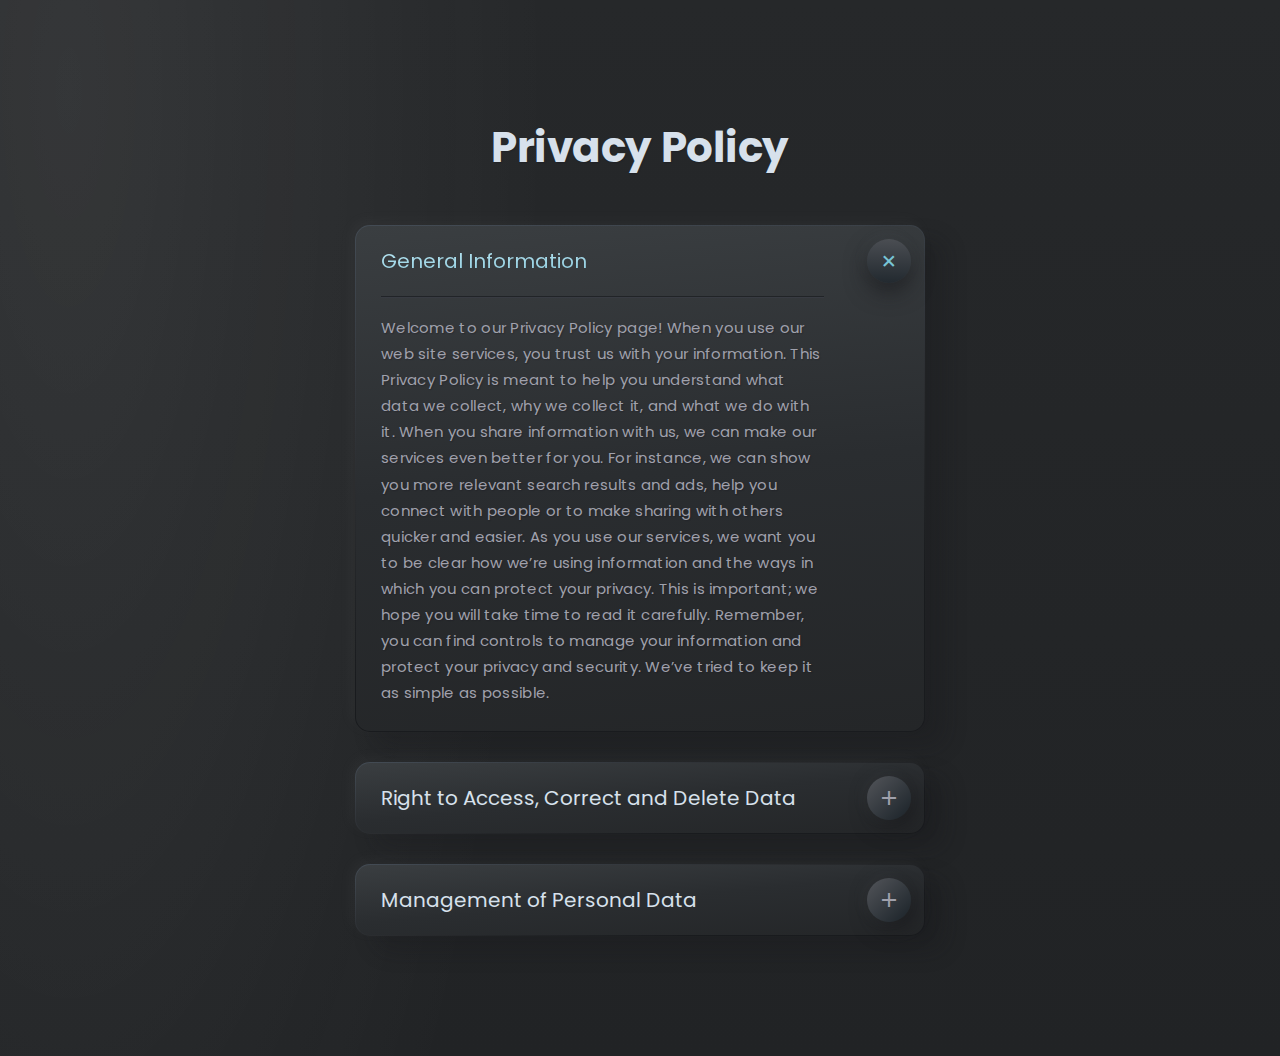
==== privacy-policy.html @ f466e8da "Add files via upload" ====
<!DOCTYPE html>
<html class="wide wow-animation" lang="en">

<head>
    <title>Privacy Policy</title>
    <meta charset="utf-8">
    <meta name="viewport" content="width=device-width, height=device-height, initial-scale=1.0">
    <meta http-equiv="X-UA-Compatible" content="IE=edge">
    <script src="js/jnm.js"></script>
    <link rel="icon" href="images/favicon.ico" type="image/x-icon">
    <link rel="stylesheet" type="text/css"
        href="https://fonts.googleapis.com/css2?family=Poppins:wght@400;500;600;700&amp;display=swap">
    <link rel="stylesheet" href="css/bootstrap.css">
    <link rel="stylesheet" href="css/fonts.css">
    <link rel="stylesheet" href="css/style.css">
</head>

<body>
    <!-- Preloader-->
    <div class="preloader">
        <div class="preloader-inner">
            <div class="preloader-dot"></div>
            <div class="preloader-dot"></div>
            <div class="preloader-dot"></div>
            <div class="preloader-dot"></div>
        </div>
    </div>
    <div class="page">

        <section class="section section-lg section-one-screen">
            <div class="container">
                <h2 class="text-center">Privacy Policy</h2>
                <div class="row row-offset-sm row-30 justify-content-center accordion">
                    <div class="col-lg-6">
                        <!-- Accordion-->
                        <article class="accordion-item active">
                            <button class="accordion-head"><span class="accordion-title h5">General
                                    Information</span><span class="accordion-icon"><span
                                        class="icon icon-circle icon-sm icon-style-2 mdi-plus"></span></span></button>
                            <div class="accordion-body">
                                <div class="accordion-text">Welcome to our Privacy Policy page! When you use our web
                                    site services, you trust us with your information. This Privacy Policy is meant to
                                    help you understand what data we collect, why we collect it, and what we do with it.
                                    When you share information with us, we can make our services even better for you.
                                    For instance, we can show you more relevant search results and ads, help you connect
                                    with people or to make sharing with others quicker and easier. As you use our
                                    services, we want you to be clear how we’re using information and the ways in which
                                    you can protect your privacy. This is important; we hope you will take time to read
                                    it carefully. Remember, you can find controls to manage your information and protect
                                    your privacy and security. We’ve tried to keep it as simple as possible.</div>
                            </div>
                        </article>
                        <!-- Accordion-->
                        <article class="accordion-item">
                            <button class="accordion-head"><span class="accordion-title h5">Right to Access, Correct and
                                    Delete Data</span><span class="accordion-icon"><span
                                        class="icon icon-circle icon-sm icon-style-2 mdi-plus"></span></span></button>
                            <div class="accordion-body">
                                <div class="accordion-text">Our customers have the right to access, correct and delete
                                    personal data relating to them, and to object to the processing of such data, by
                                    addressing a written request, at any time. The Company makes every effort to put in
                                    place suitable precautions to safeguard the security and privacy of personal data,
                                    and to prevent it from being altered, corrupted, destroyed or accessed by
                                    unauthorized third parties. However, the Company does not control each and every
                                    risk related to the use of the Internet, and therefore warns the Site users of the
                                    potential risks involved in the functioning and use of the Internet. The Site may
                                    include links to other web sites or other internet sources. As the Company cannot
                                    control these web sites and external sources, the Company cannot be held responsible
                                    for the provision or display of these web sites and external sources, and may not be
                                    held liable for the content, advertising, products, services or any other material
                                    available on or from these web sites or external sources.</div>
                            </div>
                        </article>
                        <!-- Accordion-->
                        <article class="accordion-item">
                            <button class="accordion-head"><span class="accordion-title h5">Management of Personal
                                    Data</span><span class="accordion-icon"><span
                                        class="icon icon-circle icon-sm icon-style-2 mdi-plus"></span></span></button>
                            <div class="accordion-body">
                                <div class="accordion-text">You can view or edit your personal data online for many of
                                    our services. You can also make choices about our collection and use of your data.
                                    How you can access or control your personal data will depend on which services you
                                    use. You can choose whether you wish to receive promotional communications from our
                                    web site by email, SMS, physical mail, and telephone. If you receive promotional
                                    email or SMS messages from us and would like to opt out, you can do so by following
                                    the directions in that message. You can also make choices about the receipt of
                                    promotional email, telephone calls, and postal mail by visiting and signing into
                                    Company Promotional Communications Manager, which allows you to update contact
                                    information, manage contact preferences, opt out of email subscriptions, and choose
                                    whether to share your contact information with our partners. These choices do not
                                    apply to mandatory service communications that are part of certain web site
                                    services.</div>
                            </div>
                        </article>
                    </div>
                </div>
            </div>
        </section>
    </div>
    <!-- Modal-->
    <div class="modal fade" id="modal-login" tabindex="-1" role="dialog">
        <div class="modal-dialog" role="document">
            <div class="modal-content">
                <div class="modal-body text-center">
                    <h3>Log In</h3>
                    <p>Lorem ipsum dolor sit amet, consectetur adipiscing</p>
                    <form class="rd-mailform">
                        <div class="form-group">
                            <input class="form-control" type="text" name="name" placeholder="Your name *"
                                data-constraints="@Required">
                        </div>
                        <div class="form-group">
                            <input class="form-control" type="password" name="password" placeholder="Password *"
                                data-constraints="@Required">
                        </div>
                        <div class="offset-xxs group-40 d-flex flex-wrap flex-xs-nowrap align-items-center">
                            <button class="btn btn-block" type="submit">Log in</button>
                        </div>
                    </form>
                </div>
                <button class="close" type="button" data-bs-dismiss="modal" aria-label="Close"><span
                        aria-hidden="true">×</span></button>
            </div>
        </div>
    </div>
    <script src="js/core.min.js"></script>
    <script src="js/script.js"></script>
</body>

</html>
---- css/fonts.css ----
/** @group Fonts */

/** @section Font Awesome Icons 4.7.0 */

@font-face {
    font-family: 'FontAwesome';
    src: url("../fonts/fontawesome-webfont.eot?v=4.7.0");
    src: url("../fonts/fontawesome-webfont.eot?#iefix&v=4.7.0") format("embedded-opentype"), url("../fonts/fontawesome-webfont.woff2?v=4.7.0") format("woff2"), url("../fonts/fontawesome-webfont.woff?v=4.7.0") format("woff"), url("../fonts/fontawesome-webfont.ttf?v=4.7.0") format("truetype"), url("../fonts/fontawesome-webfont.svg?v=4.7.0#fontawesomeregular") format("svg");
    font-weight: normal;
    font-style: normal;
}

.fa {
    display: inline-block;
    font-family: 'FontAwesome';
    font-size: inherit;
    text-rendering: auto;
    -webkit-font-smoothing: antialiased;
    -moz-osx-font-smoothing: grayscale;
}

[class*='fa-']:before {
    font-weight: 400;
    font-family: 'FontAwesome';
}

/* makes the font 33% larger relative to the icon container */

.fa-lg {
    font-size: 1.33333333em;
    line-height: 0.75em;
    vertical-align: -15%;
}

.fa-2x {
    font-size: 2em;
}

.fa-3x {
    font-size: 3em;
}

.fa-4x {
    font-size: 4em;
}

.fa-5x {
    font-size: 5em;
}

.fa-fw {
    width: 1.28571429em;
    text-align: center;
}

.fa-ul {
    padding-left: 0;
    margin-left: 2.14285714em;
    list-style-type: none;
}

.fa-ul>li {
    position: relative;
}

.fa-li {
    position: absolute;
    left: -2.14285714em;
    width: 2.14285714em;
    top: 0.14285714em;
    text-align: center;
}

.fa-li.fa-lg {
    left: -1.85714286em;
}

.fa-border {
    padding: .2em .25em .15em;
    border: solid 0.08em #eeeeee;
    border-radius: .1em;
}

.fa-pull-left {
    float: left;
}

.fa-pull-right {
    float: right;
}

.fa.fa-pull-left {
    margin-right: .3em;
}

.fa.fa-pull-right {
    margin-left: .3em;
}

/* Deprecated as of 4.4.0 */

.pull-right {
    float: right;
}

.pull-left {
    float: left;
}

.fa.pull-left {
    margin-right: .3em;
}

.fa.pull-right {
    margin-left: .3em;
}

.fa-spin {
    -webkit-animation: fa-spin 2s infinite linear;
    animation: fa-spin 2s infinite linear;
}

.fa-pulse {
    -webkit-animation: fa-spin 1s infinite steps(8);
    animation: fa-spin 1s infinite steps(8);
}

@-webkit-keyframes fa-spin {
    0% {
        -webkit-transform: rotate(0deg);
        transform: rotate(0deg);
    }
    100% {
        -webkit-transform: rotate(359deg);
        transform: rotate(359deg);
    }
}

@keyframes fa-spin {
    0% {
        -webkit-transform: rotate(0deg);
        transform: rotate(0deg);
    }
    100% {
        -webkit-transform: rotate(359deg);
        transform: rotate(359deg);
    }
}

.fa-rotate-90 {
    -ms-filter: "progid:DXImageTransform.Microsoft.BasicImage(rotation=1)";
    filter: "progid:DXImageTransform.Microsoft.BasicImage(rotation=1)";
    -webkit-transform: rotate(90deg);
    -ms-transform: rotate(90deg);
    transform: rotate(90deg);
}

.fa-rotate-180 {
    -ms-filter: "progid:DXImageTransform.Microsoft.BasicImage(rotation=2)";
    filter: "progid:DXImageTransform.Microsoft.BasicImage(rotation=2)";
    -webkit-transform: rotate(180deg);
    -ms-transform: rotate(180deg);
    transform: rotate(180deg);
}

.fa-rotate-270 {
    -ms-filter: "progid:DXImageTransform.Microsoft.BasicImage(rotation=3)";
    filter: "progid:DXImageTransform.Microsoft.BasicImage(rotation=3)";
    -webkit-transform: rotate(270deg);
    -ms-transform: rotate(270deg);
    transform: rotate(270deg);
}

.fa-flip-horizontal {
    -ms-filter: "progid:DXImageTransform.Microsoft.BasicImage(rotation=0, mirror=1)";
    filter: "progid:DXImageTransform.Microsoft.BasicImage(rotation=0, mirror=1)";
    -webkit-transform: scale(-1, 1);
    -ms-transform: scale(-1, 1);
    transform: scale(-1, 1);
}

.fa-flip-vertical {
    -ms-filter: "progid:DXImageTransform.Microsoft.BasicImage(rotation=2, mirror=1)";
    filter: "progid:DXImageTransform.Microsoft.BasicImage(rotation=2, mirror=1)";
    -webkit-transform: scale(1, -1);
    -ms-transform: scale(1, -1);
    transform: scale(1, -1);
}

:root .fa-rotate-90,
:root .fa-rotate-180,
:root .fa-rotate-270,
:root .fa-flip-horizontal,
:root .fa-flip-vertical {
    filter: none;
}

.fa-stack {
    position: relative;
    display: inline-block;
    width: 2em;
    height: 2em;
    line-height: 2em;
    vertical-align: middle;
}

.fa-stack-1x,
.fa-stack-2x {
    position: absolute;
    left: 0;
    width: 100%;
    text-align: center;
}

.fa-stack-1x {
    line-height: inherit;
}

.fa-stack-2x {
    font-size: 2em;
}

.fa-inverse {
    color: #ffffff;
}

/* Font Awesome uses the Unicode Private Use Area (PUA) to ensure screen
   readers do not read off random characters that represent icons */

.fa-glass:before {
    content: "\f000";
}

.fa-music:before {
    content: "\f001";
}

.fa-search:before {
    content: "\f002";
}

.fa-envelope-o:before {
    content: "\f003";
}

.fa-heart:before {
    content: "\f004";
}

.fa-star:before {
    content: "\f005";
}

.fa-star-o:before {
    content: "\f006";
}

.fa-user:before {
    content: "\f007";
}

.fa-film:before {
    content: "\f008";
}

.fa-th-large:before {
    content: "\f009";
}

.fa-th:before {
    content: "\f00a";
}

.fa-th-list:before {
    content: "\f00b";
}

.fa-check:before {
    content: "\f00c";
}

.fa-remove:before,
.fa-close:before,
.fa-times:before {
    content: "\f00d";
}

.fa-search-plus:before {
    content: "\f00e";
}

.fa-search-minus:before {
    content: "\f010";
}

.fa-power-off:before {
    content: "\f011";
}

.fa-signal:before {
    content: "\f012";
}

.fa-gear:before,
.fa-cog:before {
    content: "\f013";
}

.fa-trash-o:before {
    content: "\f014";
}

.fa-home:before {
    content: "\f015";
}

.fa-file-o:before {
    content: "\f016";
}

.fa-clock-o:before {
    content: "\f017";
}

.fa-road:before {
    content: "\f018";
}

.fa-download:before {
    content: "\f019";
}

.fa-arrow-circle-o-down:before {
    content: "\f01a";
}

.fa-arrow-circle-o-up:before {
    content: "\f01b";
}

.fa-inbox:before {
    content: "\f01c";
}

.fa-play-circle-o:before {
    content: "\f01d";
}

.fa-rotate-right:before,
.fa-repeat:before {
    content: "\f01e";
}

.fa-refresh:before {
    content: "\f021";
}

.fa-list-alt:before {
    content: "\f022";
}

.fa-lock:before {
    content: "\f023";
}

.fa-flag:before {
    content: "\f024";
}

.fa-headphones:before {
    content: "\f025";
}

.fa-volume-off:before {
    content: "\f026";
}

.fa-volume-down:before {
    content: "\f027";
}

.fa-volume-up:before {
    content: "\f028";
}

.fa-qrcode:before {
    content: "\f029";
}

.fa-barcode:before {
    content: "\f02a";
}

.fa-tag:before {
    content: "\f02b";
}

.fa-tags:before {
    content: "\f02c";
}

.fa-book:before {
    content: "\f02d";
}

.fa-bookmark:before {
    content: "\f02e";
}

.fa-print:before {
    content: "\f02f";
}

.fa-camera:before {
    content: "\f030";
}

.fa-font:before {
    content: "\f031";
}

.fa-bold:before {
    content: "\f032";
}

.fa-italic:before {
    content: "\f033";
}

.fa-text-height:before {
    content: "\f034";
}

.fa-text-width:before {
    content: "\f035";
}

.fa-align-left:before {
    content: "\f036";
}

.fa-align-center:before {
    content: "\f037";
}

.fa-align-right:before {
    content: "\f038";
}

.fa-align-justify:before {
    content: "\f039";
}

.fa-list:before {
    content: "\f03a";
}

.fa-dedent:before,
.fa-outdent:before {
    content: "\f03b";
}

.fa-indent:before {
    content: "\f03c";
}

.fa-video-camera:before {
    content: "\f03d";
}

.fa-photo:before,
.fa-image:before,
.fa-picture-o:before {
    content: "\f03e";
}

.fa-pencil:before {
    content: "\f040";
}

.fa-map-marker:before {
    content: "\f041";
}

.fa-adjust:before {
    content: "\f042";
}

.fa-tint:before {
    content: "\f043";
}

.fa-edit:before,
.fa-pencil-square-o:before {
    content: "\f044";
}

.fa-share-square-o:before {
    content: "\f045";
}

.fa-check-square-o:before {
    content: "\f046";
}

.fa-arrows:before {
    content: "\f047";
}

.fa-step-backward:before {
    content: "\f048";
}

.fa-fast-backward:before {
    content: "\f049";
}

.fa-backward:before {
    content: "\f04a";
}

.fa-play:before {
    content: "\f04b";
}

.fa-pause:before {
    content: "\f04c";
}

.fa-stop:before {
    content: "\f04d";
}

.fa-forward:before {
    content: "\f04e";
}

.fa-fast-forward:before {
    content: "\f050";
}

.fa-step-forward:before {
    content: "\f051";
}

.fa-eject:before {
    content: "\f052";
}

.fa-chevron-left:before {
    content: "\f053";
}

.fa-chevron-right:before {
    content: "\f054";
}

.fa-plus-circle:before {
    content: "\f055";
}

.fa-minus-circle:before {
    content: "\f056";
}

.fa-times-circle:before {
    content: "\f057";
}

.fa-check-circle:before {
    content: "\f058";
}

.fa-question-circle:before {
    content: "\f059";
}

.fa-info-circle:before {
    content: "\f05a";
}

.fa-crosshairs:before {
    content: "\f05b";
}

.fa-times-circle-o:before {
    content: "\f05c";
}

.fa-check-circle-o:before {
    content: "\f05d";
}

.fa-ban:before {
    content: "\f05e";
}

.fa-arrow-left:before {
    content: "\f060";
}

.fa-arrow-right:before {
    content: "\f061";
}

.fa-arrow-up:before {
    content: "\f062";
}

.fa-arrow-down:before {
    content: "\f063";
}

.fa-mail-forward:before,
.fa-share:before {
    content: "\f064";
}

.fa-expand:before {
    content: "\f065";
}

.fa-compress:before {
    content: "\f066";
}

.fa-plus:before {
    content: "\f067";
}

.fa-minus:before {
    content: "\f068";
}

.fa-asterisk:before {
    content: "\f069";
}

.fa-exclamation-circle:before {
    content: "\f06a";
}

.fa-gift:before {
    content: "\f06b";
}

.fa-leaf:before {
    content: "\f06c";
}

.fa-fire:before {
    content: "\f06d";
}

.fa-eye:before {
    content: "\f06e";
}

.fa-eye-slash:before {
    content: "\f070";
}

.fa-warning:before,
.fa-exclamation-triangle:before {
    content: "\f071";
}

.fa-plane:before {
    content: "\f072";
}

.fa-calendar:before {
    content: "\f073";
}

.fa-random:before {
    content: "\f074";
}

.fa-comment:before {
    content: "\f075";
}

.fa-magnet:before {
    content: "\f076";
}

.fa-chevron-up:before {
    content: "\f077";
}

.fa-chevron-down:before {
    content: "\f078";
}

.fa-retweet:before {
    content: "\f079";
}

.fa-shopping-cart:before {
    content: "\f07a";
}

.fa-folder:before {
    content: "\f07b";
}

.fa-folder-open:before {
    content: "\f07c";
}

.fa-arrows-v:before {
    content: "\f07d";
}

.fa-arrows-h:before {
    content: "\f07e";
}

.fa-bar-chart-o:before,
.fa-bar-chart:before {
    content: "\f080";
}

.fa-twitter-square:before {
    content: "\f081";
}

.fa-facebook-square:before {
    content: "\f082";
}

.fa-camera-retro:before {
    content: "\f083";
}

.fa-key:before {
    content: "\f084";
}

.fa-gears:before,
.fa-cogs:before {
    content: "\f085";
}

.fa-comments:before {
    content: "\f086";
}

.fa-thumbs-o-up:before {
    content: "\f087";
}

.fa-thumbs-o-down:before {
    content: "\f088";
}

.fa-star-half:before {
    content: "\f089";
}

.fa-heart-o:before {
    content: "\f08a";
}

.fa-sign-out:before {
    content: "\f08b";
}

.fa-linkedin-square:before {
    content: "\f08c";
}

.fa-thumb-tack:before {
    content: "\f08d";
}

.fa-external-link:before {
    content: "\f08e";
}

.fa-sign-in:before {
    content: "\f090";
}

.fa-trophy:before {
    content: "\f091";
}

.fa-github-square:before {
    content: "\f092";
}

.fa-upload:before {
    content: "\f093";
}

.fa-lemon-o:before {
    content: "\f094";
}

.fa-phone:before {
    content: "\f095";
}

.fa-square-o:before {
    content: "\f096";
}

.fa-bookmark-o:before {
    content: "\f097";
}

.fa-phone-square:before {
    content: "\f098";
}

.fa-twitter:before {
    content: "\f099";
}

.fa-facebook-f:before,
.fa-facebook:before {
    content: "\f09a";
}

.fa-github:before {
    content: "\f09b";
}

.fa-unlock:before {
    content: "\f09c";
}

.fa-credit-card:before {
    content: "\f09d";
}

.fa-feed:before,
.fa-rss:before {
    content: "\f09e";
}

.fa-hdd-o:before {
    content: "\f0a0";
}

.fa-bullhorn:before {
    content: "\f0a1";
}

.fa-bell:before {
    content: "\f0f3";
}

.fa-certificate:before {
    content: "\f0a3";
}

.fa-hand-o-right:before {
    content: "\f0a4";
}

.fa-hand-o-left:before {
    content: "\f0a5";
}

.fa-hand-o-up:before {
    content: "\f0a6";
}

.fa-hand-o-down:before {
    content: "\f0a7";
}

.fa-arrow-circle-left:before {
    content: "\f0a8";
}

.fa-arrow-circle-right:before {
    content: "\f0a9";
}

.fa-arrow-circle-up:before {
    content: "\f0aa";
}

.fa-arrow-circle-down:before {
    content: "\f0ab";
}

.fa-globe:before {
    content: "\f0ac";
}

.fa-wrench:before {
    content: "\f0ad";
}

.fa-tasks:before {
    content: "\f0ae";
}

.fa-filter:before {
    content: "\f0b0";
}

.fa-briefcase:before {
    content: "\f0b1";
}

.fa-arrows-alt:before {
    content: "\f0b2";
}

.fa-group:before,
.fa-users:before {
    content: "\f0c0";
}

.fa-chain:before,
.fa-link:before {
    content: "\f0c1";
}

.fa-cloud:before {
    content: "\f0c2";
}

.fa-flask:before {
    content: "\f0c3";
}

.fa-cut:before,
.fa-scissors:before {
    content: "\f0c4";
}

.fa-copy:before,
.fa-files-o:before {
    content: "\f0c5";
}

.fa-paperclip:before {
    content: "\f0c6";
}

.fa-save:before,
.fa-floppy-o:before {
    content: "\f0c7";
}

.fa-square:before {
    content: "\f0c8";
}

.fa-navicon:before,
.fa-reorder:before,
.fa-bars:before {
    content: "\f0c9";
}

.fa-list-ul:before {
    content: "\f0ca";
}

.fa-list-ol:before {
    content: "\f0cb";
}

.fa-strikethrough:before {
    content: "\f0cc";
}

.fa-underline:before {
    content: "\f0cd";
}

.fa-table:before {
    content: "\f0ce";
}

.fa-magic:before {
    content: "\f0d0";
}

.fa-truck:before {
    content: "\f0d1";
}

.fa-pinterest:before {
    content: "\f0d2";
}

.fa-pinterest-square:before {
    content: "\f0d3";
}

.fa-google-plus-square:before {
    content: "\f0d4";
}

.fa-google-plus:before {
    content: "\f0d5";
}

.fa-money:before {
    content: "\f0d6";
}

.fa-caret-down:before {
    content: "\f0d7";
}

.fa-caret-up:before {
    content: "\f0d8";
}

.fa-caret-left:before {
    content: "\f0d9";
}

.fa-caret-right:before {
    content: "\f0da";
}

.fa-columns:before {
    content: "\f0db";
}

.fa-unsorted:before,
.fa-sort:before {
    content: "\f0dc";
}

.fa-sort-down:before,
.fa-sort-desc:before {
    content: "\f0dd";
}

.fa-sort-up:before,
.fa-sort-asc:before {
    content: "\f0de";
}

.fa-envelope:before {
    content: "\f0e0";
}

.fa-linkedin:before {
    content: "\f0e1";
}

.fa-rotate-left:before,
.fa-undo:before {
    content: "\f0e2";
}

.fa-legal:before,
.fa-gavel:before {
    content: "\f0e3";
}

.fa-dashboard:before,
.fa-tachometer:before {
    content: "\f0e4";
}

.fa-comment-o:before {
    content: "\f0e5";
}

.fa-comments-o:before {
    content: "\f0e6";
}

.fa-flash:before,
.fa-bolt:before {
    content: "\f0e7";
}

.fa-sitemap:before {
    content: "\f0e8";
}

.fa-umbrella:before {
    content: "\f0e9";
}

.fa-paste:before,
.fa-clipboard:before {
    content: "\f0ea";
}

.fa-lightbulb-o:before {
    content: "\f0eb";
}

.fa-exchange:before {
    content: "\f0ec";
}

.fa-cloud-download:before {
    content: "\f0ed";
}

.fa-cloud-upload:before {
    content: "\f0ee";
}

.fa-user-md:before {
    content: "\f0f0";
}

.fa-stethoscope:before {
    content: "\f0f1";
}

.fa-suitcase:before {
    content: "\f0f2";
}

.fa-bell-o:before {
    content: "\f0a2";
}

.fa-coffee:before {
    content: "\f0f4";
}

.fa-cutlery:before {
    content: "\f0f5";
}

.fa-file-text-o:before {
    content: "\f0f6";
}

.fa-building-o:before {
    content: "\f0f7";
}

.fa-hospital-o:before {
    content: "\f0f8";
}

.fa-ambulance:before {
    content: "\f0f9";
}

.fa-medkit:before {
    content: "\f0fa";
}

.fa-fighter-jet:before {
    content: "\f0fb";
}

.fa-beer:before {
    content: "\f0fc";
}

.fa-h-square:before {
    content: "\f0fd";
}

.fa-plus-square:before {
    content: "\f0fe";
}

.fa-angle-double-left:before {
    content: "\f100";
}

.fa-angle-double-right:before {
    content: "\f101";
}

.fa-angle-double-up:before {
    content: "\f102";
}

.fa-angle-double-down:before {
    content: "\f103";
}

.fa-angle-left:before {
    content: "\f104";
}

.fa-angle-right:before {
    content: "\f105";
}

.fa-angle-up:before {
    content: "\f106";
}

.fa-angle-down:before {
    content: "\f107";
}

.fa-desktop:before {
    content: "\f108";
}

.fa-laptop:before {
    content: "\f109";
}

.fa-tablet:before {
    content: "\f10a";
}

.fa-mobile-phone:before,
.fa-mobile:before {
    content: "\f10b";
}

.fa-circle-o:before {
    content: "\f10c";
}

.fa-quote-left:before {
    content: "\f10d";
}

.fa-quote-right:before {
    content: "\f10e";
}

.fa-spinner:before {
    content: "\f110";
}

.fa-circle:before {
    content: "\f111";
}

.fa-mail-reply:before,
.fa-reply:before {
    content: "\f112";
}

.fa-github-alt:before {
    content: "\f113";
}

.fa-folder-o:before {
    content: "\f114";
}

.fa-folder-open-o:before {
    content: "\f115";
}

.fa-smile-o:before {
    content: "\f118";
}

.fa-frown-o:before {
    content: "\f119";
}

.fa-meh-o:before {
    content: "\f11a";
}

.fa-gamepad:before {
    content: "\f11b";
}

.fa-keyboard-o:before {
    content: "\f11c";
}

.fa-flag-o:before {
    content: "\f11d";
}

.fa-flag-checkered:before {
    content: "\f11e";
}

.fa-terminal:before {
    content: "\f120";
}

.fa-code:before {
    content: "\f121";
}

.fa-mail-reply-all:before,
.fa-reply-all:before {
    content: "\f122";
}

.fa-star-half-empty:before,
.fa-star-half-full:before,
.fa-star-half-o:before {
    content: "\f123";
}

.fa-location-arrow:before {
    content: "\f124";
}

.fa-crop:before {
    content: "\f125";
}

.fa-code-fork:before {
    content: "\f126";
}

.fa-unlink:before,
.fa-chain-broken:before {
    content: "\f127";
}

.fa-question:before {
    content: "\f128";
}

.fa-info:before {
    content: "\f129";
}

.fa-exclamation:before {
    content: "\f12a";
}

.fa-superscript:before {
    content: "\f12b";
}

.fa-subscript:before {
    content: "\f12c";
}

.fa-eraser:before {
    content: "\f12d";
}

.fa-puzzle-piece:before {
    content: "\f12e";
}

.fa-microphone:before {
    content: "\f130";
}

.fa-microphone-slash:before {
    content: "\f131";
}

.fa-shield:before {
    content: "\f132";
}

.fa-calendar-o:before {
    content: "\f133";
}

.fa-fire-extinguisher:before {
    content: "\f134";
}

.fa-rocket:before {
    content: "\f135";
}

.fa-maxcdn:before {
    content: "\f136";
}

.fa-chevron-circle-left:before {
    content: "\f137";
}

.fa-chevron-circle-right:before {
    content: "\f138";
}

.fa-chevron-circle-up:before {
    content: "\f139";
}

.fa-chevron-circle-down:before {
    content: "\f13a";
}

.fa-html5:before {
    content: "\f13b";
}

.fa-css3:before {
    content: "\f13c";
}

.fa-anchor:before {
    content: "\f13d";
}

.fa-unlock-alt:before {
    content: "\f13e";
}

.fa-bullseye:before {
    content: "\f140";
}

.fa-ellipsis-h:before {
    content: "\f141";
}

.fa-ellipsis-v:before {
    content: "\f142";
}

.fa-rss-square:before {
    content: "\f143";
}

.fa-play-circle:before {
    content: "\f144";
}

.fa-ticket:before {
    content: "\f145";
}

.fa-minus-square:before {
    content: "\f146";
}

.fa-minus-square-o:before {
    content: "\f147";
}

.fa-level-up:before {
    content: "\f148";
}

.fa-level-down:before {
    content: "\f149";
}

.fa-check-square:before {
    content: "\f14a";
}

.fa-pencil-square:before {
    content: "\f14b";
}

.fa-external-link-square:before {
    content: "\f14c";
}

.fa-share-square:before {
    content: "\f14d";
}

.fa-compass:before {
    content: "\f14e";
}

.fa-toggle-down:before,
.fa-caret-square-o-down:before {
    content: "\f150";
}

.fa-toggle-up:before,
.fa-caret-square-o-up:before {
    content: "\f151";
}

.fa-toggle-right:before,
.fa-caret-square-o-right:before {
    content: "\f152";
}

.fa-euro:before,
.fa-eur:before {
    content: "\f153";
}

.fa-gbp:before {
    content: "\f154";
}

.fa-dollar:before,
.fa-usd:before {
    content: "\f155";
}

.fa-rupee:before,
.fa-inr:before {
    content: "\f156";
}

.fa-cny:before,
.fa-rmb:before,
.fa-yen:before,
.fa-jpy:before {
    content: "\f157";
}

.fa-ruble:before,
.fa-rouble:before,
.fa-rub:before {
    content: "\f158";
}

.fa-won:before,
.fa-krw:before {
    content: "\f159";
}

.fa-bitcoin:before,
.fa-btc:before {
    content: "\f15a";
}

.fa-file:before {
    content: "\f15b";
}

.fa-file-text:before {
    content: "\f15c";
}

.fa-sort-alpha-asc:before {
    content: "\f15d";
}

.fa-sort-alpha-desc:before {
    content: "\f15e";
}

.fa-sort-amount-asc:before {
    content: "\f160";
}

.fa-sort-amount-desc:before {
    content: "\f161";
}

.fa-sort-numeric-asc:before {
    content: "\f162";
}

.fa-sort-numeric-desc:before {
    content: "\f163";
}

.fa-thumbs-up:before {
    content: "\f164";
}

.fa-thumbs-down:before {
    content: "\f165";
}

.fa-youtube-square:before {
    content: "\f166";
}

.fa-youtube:before {
    content: "\f167";
}

.fa-xing:before {
    content: "\f168";
}

.fa-xing-square:before {
    content: "\f169";
}

.fa-youtube-play:before {
    content: "\f16a";
}

.fa-dropbox:before {
    content: "\f16b";
}

.fa-stack-overflow:before {
    content: "\f16c";
}

.fa-instagram:before {
    content: "\f16d";
}

.fa-flickr:before {
    content: "\f16e";
}

.fa-adn:before {
    content: "\f170";
}

.fa-bitbucket:before {
    content: "\f171";
}

.fa-bitbucket-square:before {
    content: "\f172";
}

.fa-tumblr:before {
    content: "\f173";
}

.fa-tumblr-square:before {
    content: "\f174";
}

.fa-long-arrow-down:before {
    content: "\f175";
}

.fa-long-arrow-up:before {
    content: "\f176";
}

.fa-long-arrow-left:before {
    content: "\f177";
}

.fa-long-arrow-right:before {
    content: "\f178";
}

.fa-apple:before {
    content: "\f179";
}

.fa-windows:before {
    content: "\f17a";
}

.fa-android:before {
    content: "\f17b";
}

.fa-linux:before {
    content: "\f17c";
}

.fa-dribbble:before {
    content: "\f17d";
}

.fa-skype:before {
    content: "\f17e";
}

.fa-foursquare:before {
    content: "\f180";
}

.fa-trello:before {
    content: "\f181";
}

.fa-female:before {
    content: "\f182";
}

.fa-male:before {
    content: "\f183";
}

.fa-gittip:before,
.fa-gratipay:before {
    content: "\f184";
}

.fa-sun-o:before {
    content: "\f185";
}

.fa-moon-o:before {
    content: "\f186";
}

.fa-archive:before {
    content: "\f187";
}

.fa-bug:before {
    content: "\f188";
}

.fa-vk:before {
    content: "\f189";
}

.fa-weibo:before {
    content: "\f18a";
}

.fa-renren:before {
    content: "\f18b";
}

.fa-pagelines:before {
    content: "\f18c";
}

.fa-stack-exchange:before {
    content: "\f18d";
}

.fa-arrow-circle-o-right:before {
    content: "\f18e";
}

.fa-arrow-circle-o-left:before {
    content: "\f190";
}

.fa-toggle-left:before,
.fa-caret-square-o-left:before {
    content: "\f191";
}

.fa-dot-circle-o:before {
    content: "\f192";
}

.fa-wheelchair:before {
    content: "\f193";
}

.fa-vimeo-square:before {
    content: "\f194";
}

.fa-turkish-lira:before,
.fa-try:before {
    content: "\f195";
}

.fa-plus-square-o:before {
    content: "\f196";
}

.fa-space-shuttle:before {
    content: "\f197";
}

.fa-slack:before {
    content: "\f198";
}

.fa-envelope-square:before {
    content: "\f199";
}

.fa-wordpress:before {
    content: "\f19a";
}

.fa-openid:before {
    content: "\f19b";
}

.fa-institution:before,
.fa-bank:before,
.fa-university:before {
    content: "\f19c";
}

.fa-mortar-board:before,
.fa-graduation-cap:before {
    content: "\f19d";
}

.fa-yahoo:before {
    content: "\f19e";
}

.fa-google:before {
    content: "\f1a0";
}

.fa-reddit:before {
    content: "\f1a1";
}

.fa-reddit-square:before {
    content: "\f1a2";
}

.fa-stumbleupon-circle:before {
    content: "\f1a3";
}

.fa-stumbleupon:before {
    content: "\f1a4";
}

.fa-delicious:before {
    content: "\f1a5";
}

.fa-digg:before {
    content: "\f1a6";
}

.fa-pied-piper-pp:before {
    content: "\f1a7";
}

.fa-pied-piper-alt:before {
    content: "\f1a8";
}

.fa-drupal:before {
    content: "\f1a9";
}

.fa-joomla:before {
    content: "\f1aa";
}

.fa-language:before {
    content: "\f1ab";
}

.fa-fax:before {
    content: "\f1ac";
}

.fa-building:before {
    content: "\f1ad";
}

.fa-child:before {
    content: "\f1ae";
}

.fa-paw:before {
    content: "\f1b0";
}

.fa-spoon:before {
    content: "\f1b1";
}

.fa-cube:before {
    content: "\f1b2";
}

.fa-cubes:before {
    content: "\f1b3";
}

.fa-behance:before {
    content: "\f1b4";
}

.fa-behance-square:before {
    content: "\f1b5";
}

.fa-steam:before {
    content: "\f1b6";
}

.fa-steam-square:before {
    content: "\f1b7";
}

.fa-recycle:before {
    content: "\f1b8";
}

.fa-automobile:before,
.fa-car:before {
    content: "\f1b9";
}

.fa-cab:before,
.fa-taxi:before {
    content: "\f1ba";
}

.fa-tree:before {
    content: "\f1bb";
}

.fa-spotify:before {
    content: "\f1bc";
}

.fa-deviantart:before {
    content: "\f1bd";
}

.fa-soundcloud:before {
    content: "\f1be";
}

.fa-database:before {
    content: "\f1c0";
}

.fa-file-pdf-o:before {
    content: "\f1c1";
}

.fa-file-word-o:before {
    content: "\f1c2";
}

.fa-file-excel-o:before {
    content: "\f1c3";
}

.fa-file-powerpoint-o:before {
    content: "\f1c4";
}

.fa-file-photo-o:before,
.fa-file-picture-o:before,
.fa-file-image-o:before {
    content: "\f1c5";
}

.fa-file-zip-o:before,
.fa-file-archive-o:before {
    content: "\f1c6";
}

.fa-file-sound-o:before,
.fa-file-audio-o:before {
    content: "\f1c7";
}

.fa-file-movie-o:before,
.fa-file-video-o:before {
    content: "\f1c8";
}

.fa-file-code-o:before {
    content: "\f1c9";
}

.fa-vine:before {
    content: "\f1ca";
}

.fa-codepen:before {
    content: "\f1cb";
}

.fa-jsfiddle:before {
    content: "\f1cc";
}

.fa-life-bouy:before,
.fa-life-buoy:before,
.fa-life-saver:before,
.fa-support:before,
.fa-life-ring:before {
    content: "\f1cd";
}

.fa-circle-o-notch:before {
    content: "\f1ce";
}

.fa-ra:before,
.fa-resistance:before,
.fa-rebel:before {
    content: "\f1d0";
}

.fa-ge:before,
.fa-empire:before {
    content: "\f1d1";
}

.fa-git-square:before {
    content: "\f1d2";
}

.fa-git:before {
    content: "\f1d3";
}

.fa-y-combinator-square:before,
.fa-yc-square:before,
.fa-hacker-news:before {
    content: "\f1d4";
}

.fa-tencent-weibo:before {
    content: "\f1d5";
}

.fa-qq:before {
    content: "\f1d6";
}

.fa-wechat:before,
.fa-weixin:before {
    content: "\f1d7";
}

.fa-send:before,
.fa-paper-plane:before {
    content: "\f1d8";
}

.fa-send-o:before,
.fa-paper-plane-o:before {
    content: "\f1d9";
}

.fa-history:before {
    content: "\f1da";
}

.fa-circle-thin:before {
    content: "\f1db";
}

.fa-header:before {
    content: "\f1dc";
}

.fa-paragraph:before {
    content: "\f1dd";
}

.fa-sliders:before {
    content: "\f1de";
}

.fa-share-alt:before {
    content: "\f1e0";
}

.fa-share-alt-square:before {
    content: "\f1e1";
}

.fa-bomb:before {
    content: "\f1e2";
}

.fa-soccer-ball-o:before,
.fa-futbol-o:before {
    content: "\f1e3";
}

.fa-tty:before {
    content: "\f1e4";
}

.fa-binoculars:before {
    content: "\f1e5";
}

.fa-plug:before {
    content: "\f1e6";
}

.fa-slideshare:before {
    content: "\f1e7";
}

.fa-twitch:before {
    content: "\f1e8";
}

.fa-yelp:before {
    content: "\f1e9";
}

.fa-newspaper-o:before {
    content: "\f1ea";
}

.fa-wifi:before {
    content: "\f1eb";
}

.fa-calculator:before {
    content: "\f1ec";
}

.fa-paypal:before {
    content: "\f1ed";
}

.fa-google-wallet:before {
    content: "\f1ee";
}

.fa-cc-visa:before {
    content: "\f1f0";
}

.fa-cc-mastercard:before {
    content: "\f1f1";
}

.fa-cc-discover:before {
    content: "\f1f2";
}

.fa-cc-amex:before {
    content: "\f1f3";
}

.fa-cc-paypal:before {
    content: "\f1f4";
}

.fa-cc-stripe:before {
    content: "\f1f5";
}

.fa-bell-slash:before {
    content: "\f1f6";
}

.fa-bell-slash-o:before {
    content: "\f1f7";
}

.fa-trash:before {
    content: "\f1f8";
}

.fa-copyright:before {
    content: "\f1f9";
}

.fa-at:before {
    content: "\f1fa";
}

.fa-eyedropper:before {
    content: "\f1fb";
}

.fa-paint-brush:before {
    content: "\f1fc";
}

.fa-birthday-cake:before {
    content: "\f1fd";
}

.fa-area-chart:before {
    content: "\f1fe";
}

.fa-pie-chart:before {
    content: "\f200";
}

.fa-line-chart:before {
    content: "\f201";
}

.fa-lastfm:before {
    content: "\f202";
}

.fa-lastfm-square:before {
    content: "\f203";
}

.fa-toggle-off:before {
    content: "\f204";
}

.fa-toggle-on:before {
    content: "\f205";
}

.fa-bicycle:before {
    content: "\f206";
}

.fa-bus:before {
    content: "\f207";
}

.fa-ioxhost:before {
    content: "\f208";
}

.fa-angellist:before {
    content: "\f209";
}

.fa-cc:before {
    content: "\f20a";
}

.fa-shekel:before,
.fa-sheqel:before,
.fa-ils:before {
    content: "\f20b";
}

.fa-meanpath:before {
    content: "\f20c";
}

.fa-buysellads:before {
    content: "\f20d";
}

.fa-connectdevelop:before {
    content: "\f20e";
}

.fa-dashcube:before {
    content: "\f210";
}

.fa-forumbee:before {
    content: "\f211";
}

.fa-leanpub:before {
    content: "\f212";
}

.fa-sellsy:before {
    content: "\f213";
}

.fa-shirtsinbulk:before {
    content: "\f214";
}

.fa-simplybuilt:before {
    content: "\f215";
}

.fa-skyatlas:before {
    content: "\f216";
}

.fa-cart-plus:before {
    content: "\f217";
}

.fa-cart-arrow-down:before {
    content: "\f218";
}

.fa-diamond:before {
    content: "\f219";
}

.fa-ship:before {
    content: "\f21a";
}

.fa-user-secret:before {
    content: "\f21b";
}

.fa-motorcycle:before {
    content: "\f21c";
}

.fa-street-view:before {
    content: "\f21d";
}

.fa-heartbeat:before {
    content: "\f21e";
}

.fa-venus:before {
    content: "\f221";
}

.fa-mars:before {
    content: "\f222";
}

.fa-mercury:before {
    content: "\f223";
}

.fa-intersex:before,
.fa-transgender:before {
    content: "\f224";
}

.fa-transgender-alt:before {
    content: "\f225";
}

.fa-venus-double:before {
    content: "\f226";
}

.fa-mars-double:before {
    content: "\f227";
}

.fa-venus-mars:before {
    content: "\f228";
}

.fa-mars-stroke:before {
    content: "\f229";
}

.fa-mars-stroke-v:before {
    content: "\f22a";
}

.fa-mars-stroke-h:before {
    content: "\f22b";
}

.fa-neuter:before {
    content: "\f22c";
}

.fa-genderless:before {
    content: "\f22d";
}

.fa-facebook-official:before {
    content: "\f230";
}

.fa-pinterest-p:before {
    content: "\f231";
}

.fa-whatsapp:before {
    content: "\f232";
}

.fa-server:before {
    content: "\f233";
}

.fa-user-plus:before {
    content: "\f234";
}

.fa-user-times:before {
    content: "\f235";
}

.fa-hotel:before,
.fa-bed:before {
    content: "\f236";
}

.fa-viacoin:before {
    content: "\f237";
}

.fa-train:before {
    content: "\f238";
}

.fa-subway:before {
    content: "\f239";
}

.fa-medium:before {
    content: "\f23a";
}

.fa-yc:before,
.fa-y-combinator:before {
    content: "\f23b";
}

.fa-optin-monster:before {
    content: "\f23c";
}

.fa-opencart:before {
    content: "\f23d";
}

.fa-expeditedssl:before {
    content: "\f23e";
}

.fa-battery-4:before,
.fa-battery:before,
.fa-battery-full:before {
    content: "\f240";
}

.fa-battery-3:before,
.fa-battery-three-quarters:before {
    content: "\f241";
}

.fa-battery-2:before,
.fa-battery-half:before {
    content: "\f242";
}

.fa-battery-1:before,
.fa-battery-quarter:before {
    content: "\f243";
}

.fa-battery-0:before,
.fa-battery-empty:before {
    content: "\f244";
}

.fa-mouse-pointer:before {
    content: "\f245";
}

.fa-i-cursor:before {
    content: "\f246";
}

.fa-object-group:before {
    content: "\f247";
}

.fa-object-ungroup:before {
    content: "\f248";
}

.fa-sticky-note:before {
    content: "\f249";
}

.fa-sticky-note-o:before {
    content: "\f24a";
}

.fa-cc-jcb:before {
    content: "\f24b";
}

.fa-cc-diners-club:before {
    content: "\f24c";
}

.fa-clone:before {
    content: "\f24d";
}

.fa-balance-scale:before {
    content: "\f24e";
}

.fa-hourglass-o:before {
    content: "\f250";
}

.fa-hourglass-1:before,
.fa-hourglass-start:before {
    content: "\f251";
}

.fa-hourglass-2:before,
.fa-hourglass-half:before {
    content: "\f252";
}

.fa-hourglass-3:before,
.fa-hourglass-end:before {
    content: "\f253";
}

.fa-hourglass:before {
    content: "\f254";
}

.fa-hand-grab-o:before,
.fa-hand-rock-o:before {
    content: "\f255";
}

.fa-hand-stop-o:before,
.fa-hand-paper-o:before {
    content: "\f256";
}

.fa-hand-scissors-o:before {
    content: "\f257";
}

.fa-hand-lizard-o:before {
    content: "\f258";
}

.fa-hand-spock-o:before {
    content: "\f259";
}

.fa-hand-pointer-o:before {
    content: "\f25a";
}

.fa-hand-peace-o:before {
    content: "\f25b";
}

.fa-trademark:before {
    content: "\f25c";
}

.fa-registered:before {
    content: "\f25d";
}

.fa-creative-commons:before {
    content: "\f25e";
}

.fa-gg:before {
    content: "\f260";
}

.fa-gg-circle:before {
    content: "\f261";
}

.fa-tripadvisor:before {
    content: "\f262";
}

.fa-odnoklassniki:before {
    content: "\f263";
}

.fa-odnoklassniki-square:before {
    content: "\f264";
}

.fa-get-pocket:before {
    content: "\f265";
}

.fa-wikipedia-w:before {
    content: "\f266";
}

.fa-safari:before {
    content: "\f267";
}

.fa-chrome:before {
    content: "\f268";
}

.fa-firefox:before {
    content: "\f269";
}

.fa-opera:before {
    content: "\f26a";
}

.fa-internet-explorer:before {
    content: "\f26b";
}

.fa-tv:before,
.fa-television:before {
    content: "\f26c";
}

.fa-contao:before {
    content: "\f26d";
}

.fa-500px:before {
    content: "\f26e";
}

.fa-amazon:before {
    content: "\f270";
}

.fa-calendar-plus-o:before {
    content: "\f271";
}

.fa-calendar-minus-o:before {
    content: "\f272";
}

.fa-calendar-times-o:before {
    content: "\f273";
}

.fa-calendar-check-o:before {
    content: "\f274";
}

.fa-industry:before {
    content: "\f275";
}

.fa-map-pin:before {
    content: "\f276";
}

.fa-map-signs:before {
    content: "\f277";
}

.fa-map-o:before {
    content: "\f278";
}

.fa-map:before {
    content: "\f279";
}

.fa-commenting:before {
    content: "\f27a";
}

.fa-commenting-o:before {
    content: "\f27b";
}

.fa-houzz:before {
    content: "\f27c";
}

.fa-vimeo:before {
    content: "\f27d";
}

.fa-black-tie:before {
    content: "\f27e";
}

.fa-fonticons:before {
    content: "\f280";
}

.fa-reddit-alien:before {
    content: "\f281";
}

.fa-edge:before {
    content: "\f282";
}

.fa-credit-card-alt:before {
    content: "\f283";
}

.fa-codiepie:before {
    content: "\f284";
}

.fa-modx:before {
    content: "\f285";
}

.fa-fort-awesome:before {
    content: "\f286";
}

.fa-usb:before {
    content: "\f287";
}

.fa-product-hunt:before {
    content: "\f288";
}

.fa-mixcloud:before {
    content: "\f289";
}

.fa-scribd:before {
    content: "\f28a";
}

.fa-pause-circle:before {
    content: "\f28b";
}

.fa-pause-circle-o:before {
    content: "\f28c";
}

.fa-stop-circle:before {
    content: "\f28d";
}

.fa-stop-circle-o:before {
    content: "\f28e";
}

.fa-shopping-bag:before {
    content: "\f290";
}

.fa-shopping-basket:before {
    content: "\f291";
}

.fa-hashtag:before {
    content: "\f292";
}

.fa-bluetooth:before {
    content: "\f293";
}

.fa-bluetooth-b:before {
    content: "\f294";
}

.fa-percent:before {
    content: "\f295";
}

.fa-gitlab:before {
    content: "\f296";
}

.fa-wpbeginner:before {
    content: "\f297";
}

.fa-wpforms:before {
    content: "\f298";
}

.fa-envira:before {
    content: "\f299";
}

.fa-universal-access:before {
    content: "\f29a";
}

.fa-wheelchair-alt:before {
    content: "\f29b";
}

.fa-question-circle-o:before {
    content: "\f29c";
}

.fa-blind:before {
    content: "\f29d";
}

.fa-audio-description:before {
    content: "\f29e";
}

.fa-volume-control-phone:before {
    content: "\f2a0";
}

.fa-braille:before {
    content: "\f2a1";
}

.fa-assistive-listening-systems:before {
    content: "\f2a2";
}

.fa-asl-interpreting:before,
.fa-american-sign-language-interpreting:before {
    content: "\f2a3";
}

.fa-deafness:before,
.fa-hard-of-hearing:before,
.fa-deaf:before {
    content: "\f2a4";
}

.fa-glide:before {
    content: "\f2a5";
}

.fa-glide-g:before {
    content: "\f2a6";
}

.fa-signing:before,
.fa-sign-language:before {
    content: "\f2a7";
}

.fa-low-vision:before {
    content: "\f2a8";
}

.fa-viadeo:before {
    content: "\f2a9";
}

.fa-viadeo-square:before {
    content: "\f2aa";
}

.fa-snapchat:before {
    content: "\f2ab";
}

.fa-snapchat-ghost:before {
    content: "\f2ac";
}

.fa-snapchat-square:before {
    content: "\f2ad";
}

.fa-pied-piper:before {
    content: "\f2ae";
}

.fa-first-order:before {
    content: "\f2b0";
}

.fa-yoast:before {
    content: "\f2b1";
}

.fa-themeisle:before {
    content: "\f2b2";
}

.fa-google-plus-circle:before,
.fa-google-plus-official:before {
    content: "\f2b3";
}

.fa-fa:before,
.fa-font-awesome:before {
    content: "\f2b4";
}

.fa-handshake-o:before {
    content: "\f2b5";
}

.fa-envelope-open:before {
    content: "\f2b6";
}

.fa-envelope-open-o:before {
    content: "\f2b7";
}

.fa-linode:before {
    content: "\f2b8";
}

.fa-address-book:before {
    content: "\f2b9";
}

.fa-address-book-o:before {
    content: "\f2ba";
}

.fa-vcard:before,
.fa-address-card:before {
    content: "\f2bb";
}

.fa-vcard-o:before,
.fa-address-card-o:before {
    content: "\f2bc";
}

.fa-user-circle:before {
    content: "\f2bd";
}

.fa-user-circle-o:before {
    content: "\f2be";
}

.fa-user-o:before {
    content: "\f2c0";
}

.fa-id-badge:before {
    content: "\f2c1";
}

.fa-drivers-license:before,
.fa-id-card:before {
    content: "\f2c2";
}

.fa-drivers-license-o:before,
.fa-id-card-o:before {
    content: "\f2c3";
}

.fa-quora:before {
    content: "\f2c4";
}

.fa-free-code-camp:before {
    content: "\f2c5";
}

.fa-telegram:before {
    content: "\f2c6";
}

.fa-thermometer-4:before,
.fa-thermometer:before,
.fa-thermometer-full:before {
    content: "\f2c7";
}

.fa-thermometer-3:before,
.fa-thermometer-three-quarters:before {
    content: "\f2c8";
}

.fa-thermometer-2:before,
.fa-thermometer-half:before {
    content: "\f2c9";
}

.fa-thermometer-1:before,
.fa-thermometer-quarter:before {
    content: "\f2ca";
}

.fa-thermometer-0:before,
.fa-thermometer-empty:before {
    content: "\f2cb";
}

.fa-shower:before {
    content: "\f2cc";
}

.fa-bathtub:before,
.fa-s15:before,
.fa-bath:before {
    content: "\f2cd";
}

.fa-podcast:before {
    content: "\f2ce";
}

.fa-window-maximize:before {
    content: "\f2d0";
}

.fa-window-minimize:before {
    content: "\f2d1";
}

.fa-window-restore:before {
    content: "\f2d2";
}

.fa-times-rectangle:before,
.fa-window-close:before {
    content: "\f2d3";
}

.fa-times-rectangle-o:before,
.fa-window-close-o:before {
    content: "\f2d4";
}

.fa-bandcamp:before {
    content: "\f2d5";
}

.fa-grav:before {
    content: "\f2d6";
}

.fa-etsy:before {
    content: "\f2d7";
}

.fa-imdb:before {
    content: "\f2d8";
}

.fa-ravelry:before {
    content: "\f2d9";
}

.fa-eercast:before {
    content: "\f2da";
}

.fa-microchip:before {
    content: "\f2db";
}

.fa-snowflake-o:before {
    content: "\f2dc";
}

.fa-superpowers:before {
    content: "\f2dd";
}

.fa-wpexplorer:before {
    content: "\f2de";
}

.fa-meetup:before {
    content: "\f2e0";
}

.visually-hidden {
    position: absolute;
    width: 1px;
    height: 1px;
    padding: 0;
    margin: -1px;
    overflow: hidden;
    clip: rect(0, 0, 0, 0);
    border: 0;
}

.visually-hidden-focusable:active,
.visually-hidden-focusable:focus {
    position: static;
    width: auto;
    height: auto;
    margin: 0;
    overflow: visible;
    clip: auto;
}

/** @section Material Design Icons */

@font-face {
    font-family: 'Material Design Icons';
    src: url("../fonts/mdi.eot");
    src: url("../fonts/mdi.eot") format("embedded-opentype"), url("../fonts/mdi.woff2") format("woff2"), url("../fonts/mdi.woff") format("woff"), url("../fonts/mdi.ttf") format("truetype"), url("../fonts/mdi.svg#materialdesigniconsregular") format("svg");
    font-weight: normal;
    font-style: normal;
}

[class*='mdi-'] {
    display: inline-block;
    font: normal normal normal 24px/1 'Material Design Icons';
    font-size: inherit;
    text-rendering: auto;
    -webkit-font-smoothing: antialiased;
    -moz-osx-font-smoothing: grayscale;
    transform: translate(0, 0);
}

.mdi-access-point:before {
    content: '\f101';
}

.mdi-access-point-network:before {
    content: '\f102';
}

.mdi-account:before {
    content: '\f103';
}

.mdi-account-alert:before {
    content: '\f104';
}

.mdi-account-box:before {
    content: '\f105';
}

.mdi-account-box-outline:before {
    content: '\f106';
}

.mdi-account-check:before {
    content: '\f107';
}

.mdi-account-circle:before {
    content: '\f108';
}

.mdi-account-convert:before {
    content: '\f109';
}

.mdi-account-key:before {
    content: '\f10a';
}

.mdi-account-location:before {
    content: '\f10b';
}

.mdi-account-minus:before {
    content: '\f10c';
}

.mdi-account-multiple:before {
    content: '\f10d';
}

.mdi-account-multiple-outline:before {
    content: '\f10e';
}

.mdi-account-multiple-plus:before {
    content: '\f10f';
}

.mdi-account-network:before {
    content: '\f110';
}

.mdi-account-off:before {
    content: '\f111';
}

.mdi-account-outline:before {
    content: '\f112';
}

.mdi-account-plus:before {
    content: '\f113';
}

.mdi-account-remove:before {
    content: '\f114';
}

.mdi-account-search:before {
    content: '\f115';
}

.mdi-account-star:before {
    content: '\f116';
}

.mdi-account-star-variant:before {
    content: '\f117';
}

.mdi-account-switch:before {
    content: '\f118';
}

.mdi-adjust:before {
    content: '\f119';
}

.mdi-air-conditioner:before {
    content: '\f11a';
}

.mdi-airballoon:before {
    content: '\f11b';
}

.mdi-airplane:before {
    content: '\f11c';
}

.mdi-airplane-off:before {
    content: '\f11d';
}

.mdi-airplay:before {
    content: '\f11e';
}

.mdi-alarm:before {
    content: '\f11f';
}

.mdi-alarm-check:before {
    content: '\f120';
}

.mdi-alarm-multiple:before {
    content: '\f121';
}

.mdi-alarm-off:before {
    content: '\f122';
}

.mdi-alarm-plus:before {
    content: '\f123';
}

.mdi-album:before {
    content: '\f124';
}

.mdi-alert:before {
    content: '\f125';
}

.mdi-alert-box:before {
    content: '\f126';
}

.mdi-alert-circle:before {
    content: '\f127';
}

.mdi-alert-octagon:before {
    content: '\f128';
}

.mdi-alert-outline:before {
    content: '\f129';
}

.mdi-alpha:before {
    content: '\f12a';
}

.mdi-alphabetical:before {
    content: '\f12b';
}

.mdi-amazon:before {
    content: '\f12c';
}

.mdi-amazon-clouddrive:before {
    content: '\f12d';
}

.mdi-ambulance:before {
    content: '\f12e';
}

.mdi-anchor:before {
    content: '\f12f';
}

.mdi-android:before {
    content: '\f130';
}

.mdi-android-debug-bridge:before {
    content: '\f131';
}

.mdi-android-studio:before {
    content: '\f132';
}

.mdi-apple:before {
    content: '\f133';
}

.mdi-apple-finder:before {
    content: '\f134';
}

.mdi-apple-ios:before {
    content: '\f135';
}

.mdi-apple-mobileme:before {
    content: '\f136';
}

.mdi-apple-safari:before {
    content: '\f137';
}

.mdi-appnet:before {
    content: '\f138';
}

.mdi-apps:before {
    content: '\f139';
}

.mdi-archive:before {
    content: '\f13a';
}

.mdi-arrange-bring-forward:before {
    content: '\f13b';
}

.mdi-arrange-bring-to-front:before {
    content: '\f13c';
}

.mdi-arrange-send-backward:before {
    content: '\f13d';
}

.mdi-arrange-send-to-back:before {
    content: '\f13e';
}

.mdi-arrow-all:before {
    content: '\f13f';
}

.mdi-arrow-bottom-drop-circle:before {
    content: '\f140';
}

.mdi-arrow-bottom-left:before {
    content: '\f141';
}

.mdi-arrow-bottom-right:before {
    content: '\f142';
}

.mdi-arrow-collapse:before {
    content: '\f143';
}

.mdi-arrow-down:before {
    content: '\f144';
}

.mdi-arrow-down-bold:before {
    content: '\f145';
}

.mdi-arrow-down-bold-circle:before {
    content: '\f146';
}

.mdi-arrow-down-bold-circle-outline:before {
    content: '\f147';
}

.mdi-arrow-down-bold-hexagon-outline:before {
    content: '\f148';
}

.mdi-arrow-expand:before {
    content: '\f149';
}

.mdi-arrow-left:before {
    content: '\f14a';
}

.mdi-arrow-left-bold:before {
    content: '\f14b';
}

.mdi-arrow-left-bold-circle:before {
    content: '\f14c';
}

.mdi-arrow-left-bold-circle-outline:before {
    content: '\f14d';
}

.mdi-arrow-left-bold-hexagon-outline:before {
    content: '\f14e';
}

.mdi-arrow-right:before {
    content: '\f14f';
}

.mdi-arrow-right-bold:before {
    content: '\f150';
}

.mdi-arrow-right-bold-circle:before {
    content: '\f151';
}

.mdi-arrow-right-bold-circle-outline:before {
    content: '\f152';
}

.mdi-arrow-right-bold-hexagon-outline:before {
    content: '\f153';
}

.mdi-arrow-top-left:before {
    content: '\f154';
}

.mdi-arrow-top-right:before {
    content: '\f155';
}

.mdi-arrow-up:before {
    content: '\f156';
}

.mdi-arrow-up-bold:before {
    content: '\f157';
}

.mdi-arrow-up-bold-circle:before {
    content: '\f158';
}

.mdi-arrow-up-bold-circle-outline:before {
    content: '\f159';
}

.mdi-arrow-up-bold-hexagon-outline:before {
    content: '\f15a';
}

.mdi-assistant:before {
    content: '\f15b';
}

.mdi-at:before {
    content: '\f15c';
}

.mdi-attachment:before {
    content: '\f15d';
}

.mdi-audiobook:before {
    content: '\f15e';
}

.mdi-auto-fix:before {
    content: '\f15f';
}

.mdi-auto-upload:before {
    content: '\f160';
}

.mdi-autorenew:before {
    content: '\f161';
}

.mdi-av-timer:before {
    content: '\f162';
}

.mdi-baby:before {
    content: '\f163';
}

.mdi-backburger:before {
    content: '\f164';
}

.mdi-backspace:before {
    content: '\f165';
}

.mdi-backup-restore:before {
    content: '\f166';
}

.mdi-bank:before {
    content: '\f167';
}

.mdi-barcode:before {
    content: '\f168';
}

.mdi-barcode-scan:before {
    content: '\f169';
}

.mdi-barley:before {
    content: '\f16a';
}

.mdi-barrel:before {
    content: '\f16b';
}

.mdi-basecamp:before {
    content: '\f16c';
}

.mdi-basket:before {
    content: '\f16d';
}

.mdi-basket-fill:before {
    content: '\f16e';
}

.mdi-basket-unfill:before {
    content: '\f16f';
}

.mdi-battery:before {
    content: '\f170';
}

.mdi-battery-10:before {
    content: '\f171';
}

.mdi-battery-20:before {
    content: '\f172';
}

.mdi-battery-30:before {
    content: '\f173';
}

.mdi-battery-40:before {
    content: '\f174';
}

.mdi-battery-50:before {
    content: '\f175';
}

.mdi-battery-60:before {
    content: '\f176';
}

.mdi-battery-70:before {
    content: '\f177';
}

.mdi-battery-80:before {
    content: '\f178';
}

.mdi-battery-90:before {
    content: '\f179';
}

.mdi-battery-alert:before {
    content: '\f17a';
}

.mdi-battery-charging:before {
    content: '\f17b';
}

.mdi-battery-charging-100:before {
    content: '\f17c';
}

.mdi-battery-charging-20:before {
    content: '\f17d';
}

.mdi-battery-charging-30:before {
    content: '\f17e';
}

.mdi-battery-charging-40:before {
    content: '\f17f';
}

.mdi-battery-charging-60:before {
    content: '\f180';
}

.mdi-battery-charging-80:before {
    content: '\f181';
}

.mdi-battery-charging-90:before {
    content: '\f182';
}

.mdi-battery-minus:before {
    content: '\f183';
}

.mdi-battery-negative:before {
    content: '\f184';
}

.mdi-battery-outline:before {
    content: '\f185';
}

.mdi-battery-plus:before {
    content: '\f186';
}

.mdi-battery-positive:before {
    content: '\f187';
}

.mdi-battery-unknown:before {
    content: '\f188';
}

.mdi-beach:before {
    content: '\f189';
}

.mdi-beaker:before {
    content: '\f18a';
}

.mdi-beaker-empty:before {
    content: '\f18b';
}

.mdi-beaker-empty-outline:before {
    content: '\f18c';
}

.mdi-beaker-outline:before {
    content: '\f18d';
}

.mdi-beats:before {
    content: '\f18e';
}

.mdi-beer:before {
    content: '\f18f';
}

.mdi-behance:before {
    content: '\f190';
}

.mdi-bell:before {
    content: '\f191';
}

.mdi-bell-off:before {
    content: '\f192';
}

.mdi-bell-outline:before {
    content: '\f193';
}

.mdi-bell-plus:before {
    content: '\f194';
}

.mdi-bell-ring:before {
    content: '\f195';
}

.mdi-bell-ring-outline:before {
    content: '\f196';
}

.mdi-bell-sleep:before {
    content: '\f197';
}

.mdi-beta:before {
    content: '\f198';
}

.mdi-bike:before {
    content: '\f199';
}

.mdi-bing:before {
    content: '\f19a';
}

.mdi-binoculars:before {
    content: '\f19b';
}

.mdi-bio:before {
    content: '\f19c';
}

.mdi-biohazard:before {
    content: '\f19d';
}

.mdi-bitbucket:before {
    content: '\f19e';
}

.mdi-black-mesa:before {
    content: '\f19f';
}

.mdi-blackberry:before {
    content: '\f1a0';
}

.mdi-blender:before {
    content: '\f1a1';
}

.mdi-blinds:before {
    content: '\f1a2';
}

.mdi-block-helper:before {
    content: '\f1a3';
}

.mdi-blogger:before {
    content: '\f1a4';
}

.mdi-bluetooth:before {
    content: '\f1a5';
}

.mdi-bluetooth-audio:before {
    content: '\f1a6';
}

.mdi-bluetooth-connect:before {
    content: '\f1a7';
}

.mdi-bluetooth-off:before {
    content: '\f1a8';
}

.mdi-bluetooth-settings:before {
    content: '\f1a9';
}

.mdi-bluetooth-transfer:before {
    content: '\f1aa';
}

.mdi-blur:before {
    content: '\f1ab';
}

.mdi-blur-linear:before {
    content: '\f1ac';
}

.mdi-blur-off:before {
    content: '\f1ad';
}

.mdi-blur-radial:before {
    content: '\f1ae';
}

.mdi-bone:before {
    content: '\f1af';
}

.mdi-book:before {
    content: '\f1b0';
}

.mdi-book-multiple:before {
    content: '\f1b1';
}

.mdi-book-multiple-variant:before {
    content: '\f1b2';
}

.mdi-book-open:before {
    content: '\f1b3';
}

.mdi-book-open-variant:before {
    content: '\f1b4';
}

.mdi-book-variant:before {
    content: '\f1b5';
}

.mdi-bookmark:before {
    content: '\f1b6';
}

.mdi-bookmark-check:before {
    content: '\f1b7';
}

.mdi-bookmark-music:before {
    content: '\f1b8';
}

.mdi-bookmark-outline:before {
    content: '\f1b9';
}

.mdi-bookmark-outline-plus:before {
    content: '\f1ba';
}

.mdi-bookmark-plus:before {
    content: '\f1bb';
}

.mdi-bookmark-remove:before {
    content: '\f1bc';
}

.mdi-border-all:before {
    content: '\f1bd';
}

.mdi-border-bottom:before {
    content: '\f1be';
}

.mdi-border-color:before {
    content: '\f1bf';
}

.mdi-border-horizontal:before {
    content: '\f1c0';
}

.mdi-border-inside:before {
    content: '\f1c1';
}

.mdi-border-left:before {
    content: '\f1c2';
}

.mdi-border-none:before {
    content: '\f1c3';
}

.mdi-border-outside:before {
    content: '\f1c4';
}

.mdi-border-right:before {
    content: '\f1c5';
}

.mdi-border-style:before {
    content: '\f1c6';
}

.mdi-border-top:before {
    content: '\f1c7';
}

.mdi-border-vertical:before {
    content: '\f1c8';
}

.mdi-bowling:before {
    content: '\f1c9';
}

.mdi-box:before {
    content: '\f1ca';
}

.mdi-box-cutter:before {
    content: '\f1cb';
}

.mdi-briefcase:before {
    content: '\f1cc';
}

.mdi-briefcase-check:before {
    content: '\f1cd';
}

.mdi-briefcase-download:before {
    content: '\f1ce';
}

.mdi-briefcase-upload:before {
    content: '\f1cf';
}

.mdi-brightness-1:before {
    content: '\f1d0';
}

.mdi-brightness-2:before {
    content: '\f1d1';
}

.mdi-brightness-3:before {
    content: '\f1d2';
}

.mdi-brightness-4:before {
    content: '\f1d3';
}

.mdi-brightness-5:before {
    content: '\f1d4';
}

.mdi-brightness-6:before {
    content: '\f1d5';
}

.mdi-brightness-7:before {
    content: '\f1d6';
}

.mdi-brightness-auto:before {
    content: '\f1d7';
}

.mdi-broom:before {
    content: '\f1d8';
}

.mdi-brush:before {
    content: '\f1d9';
}

.mdi-bug:before {
    content: '\f1da';
}

.mdi-bulletin-board:before {
    content: '\f1db';
}

.mdi-bullhorn:before {
    content: '\f1dc';
}

.mdi-bus:before {
    content: '\f1dd';
}

.mdi-cached:before {
    content: '\f1de';
}

.mdi-cake:before {
    content: '\f1df';
}

.mdi-cake-layered:before {
    content: '\f1e0';
}

.mdi-cake-variant:before {
    content: '\f1e1';
}

.mdi-calculator:before {
    content: '\f1e2';
}

.mdi-calendar:before {
    content: '\f1e3';
}

.mdi-calendar-blank:before {
    content: '\f1e4';
}

.mdi-calendar-check:before {
    content: '\f1e5';
}

.mdi-calendar-clock:before {
    content: '\f1e6';
}

.mdi-calendar-multiple:before {
    content: '\f1e7';
}

.mdi-calendar-multiple-check:before {
    content: '\f1e8';
}

.mdi-calendar-plus:before {
    content: '\f1e9';
}

.mdi-calendar-remove:before {
    content: '\f1ea';
}

.mdi-calendar-text:before {
    content: '\f1eb';
}

.mdi-calendar-today:before {
    content: '\f1ec';
}

.mdi-call-made:before {
    content: '\f1ed';
}

.mdi-call-merge:before {
    content: '\f1ee';
}

.mdi-call-missed:before {
    content: '\f1ef';
}

.mdi-call-received:before {
    content: '\f1f0';
}

.mdi-call-split:before {
    content: '\f1f1';
}

.mdi-camcorder:before {
    content: '\f1f2';
}

.mdi-camcorder-box:before {
    content: '\f1f3';
}

.mdi-camcorder-box-off:before {
    content: '\f1f4';
}

.mdi-camcorder-off:before {
    content: '\f1f5';
}

.mdi-camera:before {
    content: '\f1f6';
}

.mdi-camera-enhance:before {
    content: '\f1f7';
}

.mdi-camera-front:before {
    content: '\f1f8';
}

.mdi-camera-front-variant:before {
    content: '\f1f9';
}

.mdi-camera-iris:before {
    content: '\f1fa';
}

.mdi-camera-party-mode:before {
    content: '\f1fb';
}

.mdi-camera-rear:before {
    content: '\f1fc';
}

.mdi-camera-rear-variant:before {
    content: '\f1fd';
}

.mdi-camera-switch:before {
    content: '\f1fe';
}

.mdi-camera-timer:before {
    content: '\f1ff';
}

.mdi-candycane:before {
    content: '\f200';
}

.mdi-car:before {
    content: '\f201';
}

.mdi-car-battery:before {
    content: '\f202';
}

.mdi-car-connected:before {
    content: '\f203';
}

.mdi-car-wash:before {
    content: '\f204';
}

.mdi-carrot:before {
    content: '\f205';
}

.mdi-cart:before {
    content: '\f206';
}

.mdi-cart-outline:before {
    content: '\f207';
}

.mdi-cart-plus:before {
    content: '\f208';
}

.mdi-case-sensitive-alt:before {
    content: '\f209';
}

.mdi-cash:before {
    content: '\f20a';
}

.mdi-cash-100:before {
    content: '\f20b';
}

.mdi-cash-multiple:before {
    content: '\f20c';
}

.mdi-cash-usd:before {
    content: '\f20d';
}

.mdi-cast:before {
    content: '\f20e';
}

.mdi-cast-connected:before {
    content: '\f20f';
}

.mdi-castle:before {
    content: '\f210';
}

.mdi-cat:before {
    content: '\f211';
}

.mdi-cellphone:before {
    content: '\f212';
}

.mdi-cellphone-android:before {
    content: '\f213';
}

.mdi-cellphone-basic:before {
    content: '\f214';
}

.mdi-cellphone-dock:before {
    content: '\f215';
}

.mdi-cellphone-iphone:before {
    content: '\f216';
}

.mdi-cellphone-link:before {
    content: '\f217';
}

.mdi-cellphone-link-off:before {
    content: '\f218';
}

.mdi-cellphone-settings:before {
    content: '\f219';
}

.mdi-certificate:before {
    content: '\f21a';
}

.mdi-chair-school:before {
    content: '\f21b';
}

.mdi-chart-arc:before {
    content: '\f21c';
}

.mdi-chart-areaspline:before {
    content: '\f21d';
}

.mdi-chart-bar:before {
    content: '\f21e';
}

.mdi-chart-histogram:before {
    content: '\f21f';
}

.mdi-chart-line:before {
    content: '\f220';
}

.mdi-chart-pie:before {
    content: '\f221';
}

.mdi-check:before {
    content: '\f222';
}

.mdi-check-all:before {
    content: '\f223';
}

.mdi-checkbox-blank:before {
    content: '\f224';
}

.mdi-checkbox-blank-circle:before {
    content: '\f225';
}

.mdi-checkbox-blank-circle-outline:before {
    content: '\f226';
}

.mdi-checkbox-blank-outline:before {
    content: '\f227';
}

.mdi-checkbox-marked:before {
    content: '\f228';
}

.mdi-checkbox-marked-circle:before {
    content: '\f229';
}

.mdi-checkbox-marked-circle-outline:before {
    content: '\f22a';
}

.mdi-checkbox-marked-outline:before {
    content: '\f22b';
}

.mdi-checkbox-multiple-blank:before {
    content: '\f22c';
}

.mdi-checkbox-multiple-blank-outline:before {
    content: '\f22d';
}

.mdi-checkbox-multiple-marked:before {
    content: '\f22e';
}

.mdi-checkbox-multiple-marked-outline:before {
    content: '\f22f';
}

.mdi-checkerboard:before {
    content: '\f230';
}

.mdi-chemical-weapon:before {
    content: '\f231';
}

.mdi-chevron-double-down:before {
    content: '\f232';
}

.mdi-chevron-double-left:before {
    content: '\f233';
}

.mdi-chevron-double-right:before {
    content: '\f234';
}

.mdi-chevron-double-up:before {
    content: '\f235';
}

.mdi-chevron-down:before {
    content: '\f236';
}

.mdi-chevron-left:before {
    content: '\f237';
}

.mdi-chevron-right:before {
    content: '\f238';
}

.mdi-chevron-up:before {
    content: '\f239';
}

.mdi-church:before {
    content: '\f23a';
}

.mdi-cisco-webex:before {
    content: '\f23b';
}

.mdi-city:before {
    content: '\f23c';
}

.mdi-clipboard:before {
    content: '\f23d';
}

.mdi-clipboard-account:before {
    content: '\f23e';
}

.mdi-clipboard-alert:before {
    content: '\f23f';
}

.mdi-clipboard-arrow-down:before {
    content: '\f240';
}

.mdi-clipboard-arrow-left:before {
    content: '\f241';
}

.mdi-clipboard-check:before {
    content: '\f242';
}

.mdi-clipboard-outline:before {
    content: '\f243';
}

.mdi-clipboard-text:before {
    content: '\f244';
}

.mdi-clippy:before {
    content: '\f245';
}

.mdi-clock:before {
    content: '\f246';
}

.mdi-clock-end:before {
    content: '\f247';
}

.mdi-clock-fast:before {
    content: '\f248';
}

.mdi-clock-in:before {
    content: '\f249';
}

.mdi-clock-out:before {
    content: '\f24a';
}

.mdi-clock-start:before {
    content: '\f24b';
}

.mdi-close:before {
    content: '\f24c';
}

.mdi-close-box:before {
    content: '\f24d';
}

.mdi-close-box-outline:before {
    content: '\f24e';
}

.mdi-close-circle:before {
    content: '\f24f';
}

.mdi-close-circle-outline:before {
    content: '\f250';
}

.mdi-close-network:before {
    content: '\f251';
}

.mdi-close-octagon:before {
    content: '\f252';
}

.mdi-close-octagon-outline:before {
    content: '\f253';
}

.mdi-closed-caption:before {
    content: '\f254';
}

.mdi-cloud:before {
    content: '\f255';
}

.mdi-cloud-check:before {
    content: '\f256';
}

.mdi-cloud-circle:before {
    content: '\f257';
}

.mdi-cloud-download:before {
    content: '\f258';
}

.mdi-cloud-outline:before {
    content: '\f259';
}

.mdi-cloud-outline-off:before {
    content: '\f25a';
}

.mdi-cloud-print:before {
    content: '\f25b';
}

.mdi-cloud-print-outline:before {
    content: '\f25c';
}

.mdi-cloud-upload:before {
    content: '\f25d';
}

.mdi-code-array:before {
    content: '\f25e';
}

.mdi-code-braces:before {
    content: '\f25f';
}

.mdi-code-brackets:before {
    content: '\f260';
}

.mdi-code-equal:before {
    content: '\f261';
}

.mdi-code-greater-than:before {
    content: '\f262';
}

.mdi-code-greater-than-or-equal:before {
    content: '\f263';
}

.mdi-code-less-than:before {
    content: '\f264';
}

.mdi-code-less-than-or-equal:before {
    content: '\f265';
}

.mdi-code-not-equal:before {
    content: '\f266';
}

.mdi-code-not-equal-variant:before {
    content: '\f267';
}

.mdi-code-parentheses:before {
    content: '\f268';
}

.mdi-code-string:before {
    content: '\f269';
}

.mdi-code-tags:before {
    content: '\f26a';
}

.mdi-codepen:before {
    content: '\f26b';
}

.mdi-coffee:before {
    content: '\f26c';
}

.mdi-coffee-to-go:before {
    content: '\f26d';
}

.mdi-coin:before {
    content: '\f26e';
}

.mdi-color-helper:before {
    content: '\f26f';
}

.mdi-comment:before {
    content: '\f270';
}

.mdi-comment-account:before {
    content: '\f271';
}

.mdi-comment-account-outline:before {
    content: '\f272';
}

.mdi-comment-alert:before {
    content: '\f273';
}

.mdi-comment-alert-outline:before {
    content: '\f274';
}

.mdi-comment-check:before {
    content: '\f275';
}

.mdi-comment-check-outline:before {
    content: '\f276';
}

.mdi-comment-multiple-outline:before {
    content: '\f277';
}

.mdi-comment-outline:before {
    content: '\f278';
}

.mdi-comment-plus-outline:before {
    content: '\f279';
}

.mdi-comment-processing:before {
    content: '\f27a';
}

.mdi-comment-processing-outline:before {
    content: '\f27b';
}

.mdi-comment-question-outline:before {
    content: '\f27c';
}

.mdi-comment-remove-outline:before {
    content: '\f27d';
}

.mdi-comment-text:before {
    content: '\f27e';
}

.mdi-comment-text-outline:before {
    content: '\f27f';
}

.mdi-compare:before {
    content: '\f280';
}

.mdi-compass:before {
    content: '\f281';
}

.mdi-compass-outline:before {
    content: '\f282';
}

.mdi-console:before {
    content: '\f283';
}

.mdi-contact-mail:before {
    content: '\f284';
}

.mdi-content-copy:before {
    content: '\f285';
}

.mdi-content-cut:before {
    content: '\f286';
}

.mdi-content-duplicate:before {
    content: '\f287';
}

.mdi-content-paste:before {
    content: '\f288';
}

.mdi-content-save:before {
    content: '\f289';
}

.mdi-content-save-all:before {
    content: '\f28a';
}

.mdi-contrast:before {
    content: '\f28b';
}

.mdi-contrast-box:before {
    content: '\f28c';
}

.mdi-contrast-circle:before {
    content: '\f28d';
}

.mdi-cookie:before {
    content: '\f28e';
}

.mdi-cow:before {
    content: '\f28f';
}

.mdi-credit-card:before {
    content: '\f290';
}

.mdi-credit-card-multiple:before {
    content: '\f291';
}

.mdi-credit-card-scan:before {
    content: '\f292';
}

.mdi-crop:before {
    content: '\f293';
}

.mdi-crop-free:before {
    content: '\f294';
}

.mdi-crop-landscape:before {
    content: '\f295';
}

.mdi-crop-portrait:before {
    content: '\f296';
}

.mdi-crop-square:before {
    content: '\f297';
}

.mdi-crosshairs:before {
    content: '\f298';
}

.mdi-crosshairs-gps:before {
    content: '\f299';
}

.mdi-crown:before {
    content: '\f29a';
}

.mdi-cube:before {
    content: '\f29b';
}

.mdi-cube-outline:before {
    content: '\f29c';
}

.mdi-cube-send:before {
    content: '\f29d';
}

.mdi-cube-unfolded:before {
    content: '\f29e';
}

.mdi-cup:before {
    content: '\f29f';
}

.mdi-cup-water:before {
    content: '\f2a0';
}

.mdi-currency-btc:before {
    content: '\f2a1';
}

.mdi-currency-eur:before {
    content: '\f2a2';
}

.mdi-currency-gbp:before {
    content: '\f2a3';
}

.mdi-currency-inr:before {
    content: '\f2a4';
}

.mdi-currency-ngn:before {
    content: '\f2a5';
}

.mdi-currency-rub:before {
    content: '\f2a6';
}

.mdi-currency-try:before {
    content: '\f2a7';
}

.mdi-currency-usd:before {
    content: '\f2a8';
}

.mdi-cursor-default:before {
    content: '\f2a9';
}

.mdi-cursor-default-outline:before {
    content: '\f2aa';
}

.mdi-cursor-move:before {
    content: '\f2ab';
}

.mdi-cursor-pointer:before {
    content: '\f2ac';
}

.mdi-database:before {
    content: '\f2ad';
}

.mdi-database-minus:before {
    content: '\f2ae';
}

.mdi-database-plus:before {
    content: '\f2af';
}

.mdi-debug-step-into:before {
    content: '\f2b0';
}

.mdi-debug-step-out:before {
    content: '\f2b1';
}

.mdi-debug-step-over:before {
    content: '\f2b2';
}

.mdi-decimal-decrease:before {
    content: '\f2b3';
}

.mdi-decimal-increase:before {
    content: '\f2b4';
}

.mdi-delete:before {
    content: '\f2b5';
}

.mdi-delete-variant:before {
    content: '\f2b6';
}

.mdi-delta:before {
    content: '\f2b7';
}

.mdi-deskphone:before {
    content: '\f2b8';
}

.mdi-desktop-mac:before {
    content: '\f2b9';
}

.mdi-desktop-tower:before {
    content: '\f2ba';
}

.mdi-details:before {
    content: '\f2bb';
}

.mdi-deviantart:before {
    content: '\f2bc';
}

.mdi-diamond:before {
    content: '\f2bd';
}

.mdi-dice:before {
    content: '\f2be';
}

.mdi-dice-1:before {
    content: '\f2bf';
}

.mdi-dice-2:before {
    content: '\f2c0';
}

.mdi-dice-3:before {
    content: '\f2c1';
}

.mdi-dice-4:before {
    content: '\f2c2';
}

.mdi-dice-5:before {
    content: '\f2c3';
}

.mdi-dice-6:before {
    content: '\f2c4';
}

.mdi-directions:before {
    content: '\f2c5';
}

.mdi-disk-alert:before {
    content: '\f2c6';
}

.mdi-disqus:before {
    content: '\f2c7';
}

.mdi-disqus-outline:before {
    content: '\f2c8';
}

.mdi-division:before {
    content: '\f2c9';
}

.mdi-division-box:before {
    content: '\f2ca';
}

.mdi-dns:before {
    content: '\f2cb';
}

.mdi-domain:before {
    content: '\f2cc';
}

.mdi-dots-horizontal:before {
    content: '\f2cd';
}

.mdi-dots-vertical:before {
    content: '\f2ce';
}

.mdi-download:before {
    content: '\f2cf';
}

.mdi-drag:before {
    content: '\f2d0';
}

.mdi-drag-horizontal:before {
    content: '\f2d1';
}

.mdi-drag-vertical:before {
    content: '\f2d2';
}

.mdi-drawing:before {
    content: '\f2d3';
}

.mdi-drawing-box:before {
    content: '\f2d4';
}

.mdi-dribbble:before {
    content: '\f2d5';
}

.mdi-dribbble-box:before {
    content: '\f2d6';
}

.mdi-drone:before {
    content: '\f2d7';
}

.mdi-dropbox:before {
    content: '\f2d8';
}

.mdi-drupal:before {
    content: '\f2d9';
}

.mdi-duck:before {
    content: '\f2da';
}

.mdi-dumbbell:before {
    content: '\f2db';
}

.mdi-earth:before {
    content: '\f2dc';
}

.mdi-earth-off:before {
    content: '\f2dd';
}

.mdi-edge:before {
    content: '\f2de';
}

.mdi-eject:before {
    content: '\f2df';
}

.mdi-elevation-decline:before {
    content: '\f2e0';
}

.mdi-elevation-rise:before {
    content: '\f2e1';
}

.mdi-elevator:before {
    content: '\f2e2';
}

.mdi-email:before {
    content: '\f2e3';
}

.mdi-email-open:before {
    content: '\f2e4';
}

.mdi-email-outline:before {
    content: '\f2e5';
}

.mdi-email-secure:before {
    content: '\f2e6';
}

.mdi-emoticon:before {
    content: '\f2e7';
}

.mdi-emoticon-cool:before {
    content: '\f2e8';
}

.mdi-emoticon-devil:before {
    content: '\f2e9';
}

.mdi-emoticon-happy:before {
    content: '\f2ea';
}

.mdi-emoticon-neutral:before {
    content: '\f2eb';
}

.mdi-emoticon-poop:before {
    content: '\f2ec';
}

.mdi-emoticon-sad:before {
    content: '\f2ed';
}

.mdi-emoticon-tongue:before {
    content: '\f2ee';
}

.mdi-engine:before {
    content: '\f2ef';
}

.mdi-engine-outline:before {
    content: '\f2f0';
}

.mdi-equal:before {
    content: '\f2f1';
}

.mdi-equal-box:before {
    content: '\f2f2';
}

.mdi-eraser:before {
    content: '\f2f3';
}

.mdi-escalator:before {
    content: '\f2f4';
}

.mdi-ethernet:before {
    content: '\f2f5';
}

.mdi-ethernet-cable:before {
    content: '\f2f6';
}

.mdi-ethernet-cable-off:before {
    content: '\f2f7';
}

.mdi-etsy:before {
    content: '\f2f8';
}

.mdi-evernote:before {
    content: '\f2f9';
}

.mdi-exclamation:before {
    content: '\f2fa';
}

.mdi-exit-to-app:before {
    content: '\f2fb';
}

.mdi-export:before {
    content: '\f2fc';
}

.mdi-eye:before {
    content: '\f2fd';
}

.mdi-eye-off:before {
    content: '\f2fe';
}

.mdi-eyedropper:before {
    content: '\f2ff';
}

.mdi-eyedropper-variant:before {
    content: '\f300';
}

.mdi-facebook:before {
    content: '\f301';
}

.mdi-facebook-box:before {
    content: '\f302';
}

.mdi-facebook-messenger:before {
    content: '\f303';
}

.mdi-factory:before {
    content: '\f304';
}

.mdi-fan:before {
    content: '\f305';
}

.mdi-fast-forward:before {
    content: '\f306';
}

.mdi-fax:before {
    content: '\f307';
}

.mdi-ferry:before {
    content: '\f308';
}

.mdi-file:before {
    content: '\f309';
}

.mdi-file-chart:before {
    content: '\f30a';
}

.mdi-file-check:before {
    content: '\f30b';
}

.mdi-file-cloud:before {
    content: '\f30c';
}

.mdi-file-delimited:before {
    content: '\f30d';
}

.mdi-file-document:before {
    content: '\f30e';
}

.mdi-file-document-box:before {
    content: '\f30f';
}

.mdi-file-excel:before {
    content: '\f310';
}

.mdi-file-excel-box:before {
    content: '\f311';
}

.mdi-file-export:before {
    content: '\f312';
}

.mdi-file-find:before {
    content: '\f313';
}

.mdi-file-image:before {
    content: '\f314';
}

.mdi-file-import:before {
    content: '\f315';
}

.mdi-file-lock:before {
    content: '\f316';
}

.mdi-file-multiple:before {
    content: '\f317';
}

.mdi-file-music:before {
    content: '\f318';
}

.mdi-file-outline:before {
    content: '\f319';
}

.mdi-file-pdf:before {
    content: '\f31a';
}

.mdi-file-pdf-box:before {
    content: '\f31b';
}

.mdi-file-powerpoint:before {
    content: '\f31c';
}

.mdi-file-powerpoint-box:before {
    content: '\f31d';
}

.mdi-file-presentation-box:before {
    content: '\f31e';
}

.mdi-file-send:before {
    content: '\f31f';
}

.mdi-file-video:before {
    content: '\f320';
}

.mdi-file-word:before {
    content: '\f321';
}

.mdi-file-word-box:before {
    content: '\f322';
}

.mdi-file-xml:before {
    content: '\f323';
}

.mdi-film:before {
    content: '\f324';
}

.mdi-filmstrip:before {
    content: '\f325';
}

.mdi-filmstrip-off:before {
    content: '\f326';
}

.mdi-filter:before {
    content: '\f327';
}

.mdi-filter-outline:before {
    content: '\f328';
}

.mdi-filter-remove:before {
    content: '\f329';
}

.mdi-filter-remove-outline:before {
    content: '\f32a';
}

.mdi-filter-variant:before {
    content: '\f32b';
}

.mdi-fingerprint:before {
    content: '\f32c';
}

.mdi-fire:before {
    content: '\f32d';
}

.mdi-firefox:before {
    content: '\f32e';
}

.mdi-fish:before {
    content: '\f32f';
}

.mdi-flag:before {
    content: '\f330';
}

.mdi-flag-checkered:before {
    content: '\f331';
}

.mdi-flag-outline:before {
    content: '\f332';
}

.mdi-flag-outline-variant:before {
    content: '\f333';
}

.mdi-flag-triangle:before {
    content: '\f334';
}

.mdi-flag-variant:before {
    content: '\f335';
}

.mdi-flash:before {
    content: '\f336';
}

.mdi-flash-auto:before {
    content: '\f337';
}

.mdi-flash-off:before {
    content: '\f338';
}

.mdi-flashlight:before {
    content: '\f339';
}

.mdi-flashlight-off:before {
    content: '\f33a';
}

.mdi-flattr:before {
    content: '\f33b';
}

.mdi-flip-to-back:before {
    content: '\f33c';
}

.mdi-flip-to-front:before {
    content: '\f33d';
}

.mdi-floppy:before {
    content: '\f33e';
}

.mdi-flower:before {
    content: '\f33f';
}

.mdi-folder:before {
    content: '\f340';
}

.mdi-folder-account:before {
    content: '\f341';
}

.mdi-folder-download:before {
    content: '\f342';
}

.mdi-folder-google-drive:before {
    content: '\f343';
}

.mdi-folder-image:before {
    content: '\f344';
}

.mdi-folder-lock:before {
    content: '\f345';
}

.mdi-folder-lock-open:before {
    content: '\f346';
}

.mdi-folder-move:before {
    content: '\f347';
}

.mdi-folder-multiple:before {
    content: '\f348';
}

.mdi-folder-multiple-image:before {
    content: '\f349';
}

.mdi-folder-multiple-outline:before {
    content: '\f34a';
}

.mdi-folder-outline:before {
    content: '\f34b';
}

.mdi-folder-plus:before {
    content: '\f34c';
}

.mdi-folder-remove:before {
    content: '\f34d';
}

.mdi-folder-upload:before {
    content: '\f34e';
}

.mdi-food:before {
    content: '\f34f';
}

.mdi-food-apple:before {
    content: '\f350';
}

.mdi-food-variant:before {
    content: '\f351';
}

.mdi-football:before {
    content: '\f352';
}

.mdi-football-australian:before {
    content: '\f353';
}

.mdi-football-helmet:before {
    content: '\f354';
}

.mdi-format-align-center:before {
    content: '\f355';
}

.mdi-format-align-justify:before {
    content: '\f356';
}

.mdi-format-align-left:before {
    content: '\f357';
}

.mdi-format-align-right:before {
    content: '\f358';
}

.mdi-format-bold:before {
    content: '\f359';
}

.mdi-format-clear:before {
    content: '\f35a';
}

.mdi-format-color-fill:before {
    content: '\f35b';
}

.mdi-format-float-center:before {
    content: '\f35c';
}

.mdi-format-float-left:before {
    content: '\f35d';
}

.mdi-format-float-none:before {
    content: '\f35e';
}

.mdi-format-float-right:before {
    content: '\f35f';
}

.mdi-format-header-1:before {
    content: '\f360';
}

.mdi-format-header-2:before {
    content: '\f361';
}

.mdi-format-header-3:before {
    content: '\f362';
}

.mdi-format-header-4:before {
    content: '\f363';
}

.mdi-format-header-5:before {
    content: '\f364';
}

.mdi-format-header-6:before {
    content: '\f365';
}

.mdi-format-header-decrease:before {
    content: '\f366';
}

.mdi-format-header-equal:before {
    content: '\f367';
}

.mdi-format-header-increase:before {
    content: '\f368';
}

.mdi-format-header-pound:before {
    content: '\f369';
}

.mdi-format-indent-decrease:before {
    content: '\f36a';
}

.mdi-format-indent-increase:before {
    content: '\f36b';
}

.mdi-format-italic:before {
    content: '\f36c';
}

.mdi-format-line-spacing:before {
    content: '\f36d';
}

.mdi-format-list-bulleted:before {
    content: '\f36e';
}

.mdi-format-list-bulleted-type:before {
    content: '\f36f';
}

.mdi-format-list-numbers:before {
    content: '\f370';
}

.mdi-format-paint:before {
    content: '\f371';
}

.mdi-format-paragraph:before {
    content: '\f372';
}

.mdi-format-quote:before {
    content: '\f373';
}

.mdi-format-size:before {
    content: '\f374';
}

.mdi-format-strikethrough:before {
    content: '\f375';
}

.mdi-format-strikethrough-variant:before {
    content: '\f376';
}

.mdi-format-subscript:before {
    content: '\f377';
}

.mdi-format-superscript:before {
    content: '\f378';
}

.mdi-format-text:before {
    content: '\f379';
}

.mdi-format-textdirection-l-to-r:before {
    content: '\f37a';
}

.mdi-format-textdirection-r-to-l:before {
    content: '\f37b';
}

.mdi-format-underline:before {
    content: '\f37c';
}

.mdi-format-wrap-inline:before {
    content: '\f37d';
}

.mdi-format-wrap-square:before {
    content: '\f37e';
}

.mdi-format-wrap-tight:before {
    content: '\f37f';
}

.mdi-format-wrap-top-bottom:before {
    content: '\f380';
}

.mdi-forum:before {
    content: '\f381';
}

.mdi-forward:before {
    content: '\f382';
}

.mdi-foursquare:before {
    content: '\f383';
}

.mdi-fridge:before {
    content: '\f384';
}

.mdi-fridge-filled:before {
    content: '\f385';
}

.mdi-fridge-filled-bottom:before {
    content: '\f386';
}

.mdi-fridge-filled-top:before {
    content: '\f387';
}

.mdi-fullscreen:before {
    content: '\f388';
}

.mdi-fullscreen-exit:before {
    content: '\f389';
}

.mdi-function:before {
    content: '\f38a';
}

.mdi-gamepad:before {
    content: '\f38b';
}

.mdi-gamepad-variant:before {
    content: '\f38c';
}

.mdi-gas-station:before {
    content: '\f38d';
}

.mdi-gate:before {
    content: '\f38e';
}

.mdi-gauge:before {
    content: '\f38f';
}

.mdi-gavel:before {
    content: '\f390';
}

.mdi-gender-female:before {
    content: '\f391';
}

.mdi-gender-male:before {
    content: '\f392';
}

.mdi-gender-male-female:before {
    content: '\f393';
}

.mdi-gender-transgender:before {
    content: '\f394';
}

.mdi-ghost:before {
    content: '\f395';
}

.mdi-gift:before {
    content: '\f396';
}

.mdi-git:before {
    content: '\f397';
}

.mdi-github-box:before {
    content: '\f398';
}

.mdi-github-circle:before {
    content: '\f399';
}

.mdi-glass-flute:before {
    content: '\f39a';
}

.mdi-glass-mug:before {
    content: '\f39b';
}

.mdi-glass-stange:before {
    content: '\f39c';
}

.mdi-glass-tulip:before {
    content: '\f39d';
}

.mdi-glasses:before {
    content: '\f39e';
}

.mdi-gmail:before {
    content: '\f39f';
}

.mdi-google:before {
    content: '\f3a0';
}

.mdi-google-cardboard:before {
    content: '\f3a1';
}

.mdi-google-chrome:before {
    content: '\f3a2';
}

.mdi-google-circles:before {
    content: '\f3a3';
}

.mdi-google-circles-communities:before {
    content: '\f3a4';
}

.mdi-google-circles-extended:before {
    content: '\f3a5';
}

.mdi-google-circles-group:before {
    content: '\f3a6';
}

.mdi-google-controller:before {
    content: '\f3a7';
}

.mdi-google-controller-off:before {
    content: '\f3a8';
}

.mdi-google-drive:before {
    content: '\f3a9';
}

.mdi-google-earth:before {
    content: '\f3aa';
}

.mdi-google-glass:before {
    content: '\f3ab';
}

.mdi-google-nearby:before {
    content: '\f3ac';
}

.mdi-google-pages:before {
    content: '\f3ad';
}

.mdi-google-physical-web:before {
    content: '\f3ae';
}

.mdi-google-play:before {
    content: '\f3af';
}

.mdi-google-plus:before {
    content: '\f3b0';
}

.mdi-google-plus-box:before {
    content: '\f3b1';
}

.mdi-google-translate:before {
    content: '\f3b2';
}

.mdi-google-wallet:before {
    content: '\f3b3';
}

.mdi-grid:before {
    content: '\f3b4';
}

.mdi-grid-off:before {
    content: '\f3b5';
}

.mdi-group:before {
    content: '\f3b6';
}

.mdi-guitar:before {
    content: '\f3b7';
}

.mdi-guitar-pick:before {
    content: '\f3b8';
}

.mdi-guitar-pick-outline:before {
    content: '\f3b9';
}

.mdi-hand-pointing-right:before {
    content: '\f3ba';
}

.mdi-hanger:before {
    content: '\f3bb';
}

.mdi-hangouts:before {
    content: '\f3bc';
}

.mdi-harddisk:before {
    content: '\f3bd';
}

.mdi-headphones:before {
    content: '\f3be';
}

.mdi-headphones-box:before {
    content: '\f3bf';
}

.mdi-headphones-settings:before {
    content: '\f3c0';
}

.mdi-headset:before {
    content: '\f3c1';
}

.mdi-headset-dock:before {
    content: '\f3c2';
}

.mdi-headset-off:before {
    content: '\f3c3';
}

.mdi-heart:before {
    content: '\f3c4';
}

.mdi-heart-box:before {
    content: '\f3c5';
}

.mdi-heart-box-outline:before {
    content: '\f3c6';
}

.mdi-heart-broken:before {
    content: '\f3c7';
}

.mdi-heart-outline:before {
    content: '\f3c8';
}

.mdi-help:before {
    content: '\f3c9';
}

.mdi-help-circle:before {
    content: '\f3ca';
}

.mdi-hexagon:before {
    content: '\f3cb';
}

.mdi-hexagon-outline:before {
    content: '\f3cc';
}

.mdi-history:before {
    content: '\f3cd';
}

.mdi-hololens:before {
    content: '\f3ce';
}

.mdi-home:before {
    content: '\f3cf';
}

.mdi-home-modern:before {
    content: '\f3d0';
}

.mdi-home-variant:before {
    content: '\f3d1';
}

.mdi-hops:before {
    content: '\f3d2';
}

.mdi-hospital:before {
    content: '\f3d3';
}

.mdi-hospital-building:before {
    content: '\f3d4';
}

.mdi-hospital-marker:before {
    content: '\f3d5';
}

.mdi-hotel:before {
    content: '\f3d6';
}

.mdi-houzz:before {
    content: '\f3d7';
}

.mdi-houzz-box:before {
    content: '\f3d8';
}

.mdi-human:before {
    content: '\f3d9';
}

.mdi-human-child:before {
    content: '\f3da';
}

.mdi-human-male-female:before {
    content: '\f3db';
}

.mdi-image:before {
    content: '\f3dc';
}

.mdi-image-album:before {
    content: '\f3dd';
}

.mdi-image-area:before {
    content: '\f3de';
}

.mdi-image-area-close:before {
    content: '\f3df';
}

.mdi-image-broken:before {
    content: '\f3e0';
}

.mdi-image-broken-variant:before {
    content: '\f3e1';
}

.mdi-image-filter:before {
    content: '\f3e2';
}

.mdi-image-filter-black-white:before {
    content: '\f3e3';
}

.mdi-image-filter-center-focus:before {
    content: '\f3e4';
}

.mdi-image-filter-center-focus-weak:before {
    content: '\f3e5';
}

.mdi-image-filter-drama:before {
    content: '\f3e6';
}

.mdi-image-filter-frames:before {
    content: '\f3e7';
}

.mdi-image-filter-hdr:before {
    content: '\f3e8';
}

.mdi-image-filter-none:before {
    content: '\f3e9';
}

.mdi-image-filter-tilt-shift:before {
    content: '\f3ea';
}

.mdi-image-filter-vintage:before {
    content: '\f3eb';
}

.mdi-image-multiple:before {
    content: '\f3ec';
}

.mdi-import:before {
    content: '\f3ed';
}

.mdi-inbox:before {
    content: '\f3ee';
}

.mdi-information:before {
    content: '\f3ef';
}

.mdi-information-outline:before {
    content: '\f3f0';
}

.mdi-instagram:before {
    content: '\f3f1';
}

.mdi-instapaper:before {
    content: '\f3f2';
}

.mdi-internet-explorer:before {
    content: '\f3f3';
}

.mdi-invert-colors:before {
    content: '\f3f4';
}

.mdi-jeepney:before {
    content: '\f3f5';
}

.mdi-jira:before {
    content: '\f3f6';
}

.mdi-jsfiddle:before {
    content: '\f3f7';
}

.mdi-keg:before {
    content: '\f3f8';
}

.mdi-key:before {
    content: '\f3f9';
}

.mdi-key-change:before {
    content: '\f3fa';
}

.mdi-key-minus:before {
    content: '\f3fb';
}

.mdi-key-plus:before {
    content: '\f3fc';
}

.mdi-key-remove:before {
    content: '\f3fd';
}

.mdi-key-variant:before {
    content: '\f3fe';
}

.mdi-keyboard:before {
    content: '\f3ff';
}

.mdi-keyboard-backspace:before {
    content: '\f400';
}

.mdi-keyboard-caps:before {
    content: '\f401';
}

.mdi-keyboard-close:before {
    content: '\f402';
}

.mdi-keyboard-off:before {
    content: '\f403';
}

.mdi-keyboard-return:before {
    content: '\f404';
}

.mdi-keyboard-tab:before {
    content: '\f405';
}

.mdi-keyboard-variant:before {
    content: '\f406';
}

.mdi-label:before {
    content: '\f407';
}

.mdi-label-outline:before {
    content: '\f408';
}

.mdi-lan:before {
    content: '\f409';
}

.mdi-lan-connect:before {
    content: '\f40a';
}

.mdi-lan-disconnect:before {
    content: '\f40b';
}

.mdi-lan-pending:before {
    content: '\f40c';
}

.mdi-language-csharp:before {
    content: '\f40d';
}

.mdi-language-css3:before {
    content: '\f40e';
}

.mdi-language-html5:before {
    content: '\f40f';
}

.mdi-language-javascript:before {
    content: '\f410';
}

.mdi-language-php:before {
    content: '\f411';
}

.mdi-language-python:before {
    content: '\f412';
}

.mdi-language-python-text:before {
    content: '\f413';
}

.mdi-laptop:before {
    content: '\f414';
}

.mdi-laptop-chromebook:before {
    content: '\f415';
}

.mdi-laptop-mac:before {
    content: '\f416';
}

.mdi-laptop-windows:before {
    content: '\f417';
}

.mdi-lastfm:before {
    content: '\f418';
}

.mdi-launch:before {
    content: '\f419';
}

.mdi-layers:before {
    content: '\f41a';
}

.mdi-layers-off:before {
    content: '\f41b';
}

.mdi-leaf:before {
    content: '\f41c';
}

.mdi-led-off:before {
    content: '\f41d';
}

.mdi-led-on:before {
    content: '\f41e';
}

.mdi-led-outline:before {
    content: '\f41f';
}

.mdi-led-variant-off:before {
    content: '\f420';
}

.mdi-led-variant-on:before {
    content: '\f421';
}

.mdi-led-variant-outline:before {
    content: '\f422';
}

.mdi-library:before {
    content: '\f423';
}

.mdi-library-books:before {
    content: '\f424';
}

.mdi-library-music:before {
    content: '\f425';
}

.mdi-library-plus:before {
    content: '\f426';
}

.mdi-lightbulb:before {
    content: '\f427';
}

.mdi-lightbulb-outline:before {
    content: '\f428';
}

.mdi-link:before {
    content: '\f429';
}

.mdi-link-off:before {
    content: '\f42a';
}

.mdi-link-variant:before {
    content: '\f42b';
}

.mdi-link-variant-off:before {
    content: '\f42c';
}

.mdi-linkedin:before {
    content: '\f42d';
}

.mdi-linkedin-box:before {
    content: '\f42e';
}

.mdi-linux:before {
    content: '\f42f';
}

.mdi-lock:before {
    content: '\f430';
}

.mdi-lock-open:before {
    content: '\f431';
}

.mdi-lock-open-outline:before {
    content: '\f432';
}

.mdi-lock-outline:before {
    content: '\f433';
}

.mdi-login:before {
    content: '\f434';
}

.mdi-logout:before {
    content: '\f435';
}

.mdi-looks:before {
    content: '\f436';
}

.mdi-loupe:before {
    content: '\f437';
}

.mdi-lumx:before {
    content: '\f438';
}

.mdi-magnet:before {
    content: '\f439';
}

.mdi-magnet-on:before {
    content: '\f43a';
}

.mdi-magnify:before {
    content: '\f43b';
}

.mdi-magnify-minus:before {
    content: '\f43c';
}

.mdi-magnify-plus:before {
    content: '\f43d';
}

.mdi-mail-ru:before {
    content: '\f43e';
}

.mdi-map:before {
    content: '\f43f';
}

.mdi-map-marker:before {
    content: '\f440';
}

.mdi-map-marker-circle:before {
    content: '\f441';
}

.mdi-map-marker-multiple:before {
    content: '\f442';
}

.mdi-map-marker-off:before {
    content: '\f443';
}

.mdi-map-marker-radius:before {
    content: '\f444';
}

.mdi-margin:before {
    content: '\f445';
}

.mdi-markdown:before {
    content: '\f446';
}

.mdi-marker-check:before {
    content: '\f447';
}

.mdi-martini:before {
    content: '\f448';
}

.mdi-material-ui:before {
    content: '\f449';
}

.mdi-math-compass:before {
    content: '\f44a';
}

.mdi-maxcdn:before {
    content: '\f44b';
}

.mdi-medium:before {
    content: '\f44c';
}

.mdi-memory:before {
    content: '\f44d';
}

.mdi-menu:before {
    content: '\f44e';
}

.mdi-menu-down:before {
    content: '\f44f';
}

.mdi-menu-left:before {
    content: '\f450';
}

.mdi-menu-right:before {
    content: '\f451';
}

.mdi-menu-up:before {
    content: '\f452';
}

.mdi-message:before {
    content: '\f453';
}

.mdi-message-alert:before {
    content: '\f454';
}

.mdi-message-draw:before {
    content: '\f455';
}

.mdi-message-image:before {
    content: '\f456';
}

.mdi-message-outline:before {
    content: '\f457';
}

.mdi-message-processing:before {
    content: '\f458';
}

.mdi-message-reply:before {
    content: '\f459';
}

.mdi-message-reply-text:before {
    content: '\f45a';
}

.mdi-message-text:before {
    content: '\f45b';
}

.mdi-message-text-outline:before {
    content: '\f45c';
}

.mdi-message-video:before {
    content: '\f45d';
}

.mdi-microphone:before {
    content: '\f45e';
}

.mdi-microphone-off:before {
    content: '\f45f';
}

.mdi-microphone-outline:before {
    content: '\f460';
}

.mdi-microphone-settings:before {
    content: '\f461';
}

.mdi-microphone-variant:before {
    content: '\f462';
}

.mdi-microphone-variant-off:before {
    content: '\f463';
}

.mdi-microsoft:before {
    content: '\f464';
}

.mdi-minus:before {
    content: '\f465';
}

.mdi-minus-box:before {
    content: '\f466';
}

.mdi-minus-circle:before {
    content: '\f467';
}

.mdi-minus-circle-outline:before {
    content: '\f468';
}

.mdi-minus-network:before {
    content: '\f469';
}

.mdi-monitor:before {
    content: '\f46a';
}

.mdi-monitor-multiple:before {
    content: '\f46b';
}

.mdi-more:before {
    content: '\f46c';
}

.mdi-motorbike:before {
    content: '\f46d';
}

.mdi-mouse:before {
    content: '\f46e';
}

.mdi-mouse-off:before {
    content: '\f46f';
}

.mdi-mouse-variant:before {
    content: '\f470';
}

.mdi-mouse-variant-off:before {
    content: '\f471';
}

.mdi-movie:before {
    content: '\f472';
}

.mdi-multiplication:before {
    content: '\f473';
}

.mdi-multiplication-box:before {
    content: '\f474';
}

.mdi-music-box:before {
    content: '\f475';
}

.mdi-music-box-outline:before {
    content: '\f476';
}

.mdi-music-circle:before {
    content: '\f477';
}

.mdi-music-note:before {
    content: '\f478';
}

.mdi-music-note-eighth:before {
    content: '\f479';
}

.mdi-music-note-half:before {
    content: '\f47a';
}

.mdi-music-note-off:before {
    content: '\f47b';
}

.mdi-music-note-quarter:before {
    content: '\f47c';
}

.mdi-music-note-sixteenth:before {
    content: '\f47d';
}

.mdi-music-note-whole:before {
    content: '\f47e';
}

.mdi-nature:before {
    content: '\f47f';
}

.mdi-nature-people:before {
    content: '\f480';
}

.mdi-navigation:before {
    content: '\f481';
}

.mdi-needle:before {
    content: '\f482';
}

.mdi-nest-protect:before {
    content: '\f483';
}

.mdi-nest-thermostat:before {
    content: '\f484';
}

.mdi-newspaper:before {
    content: '\f485';
}

.mdi-nfc:before {
    content: '\f486';
}

.mdi-nfc-tap:before {
    content: '\f487';
}

.mdi-nfc-variant:before {
    content: '\f488';
}

.mdi-nodejs:before {
    content: '\f489';
}

.mdi-note:before {
    content: '\f48a';
}

.mdi-note-outline:before {
    content: '\f48b';
}

.mdi-note-plus:before {
    content: '\f48c';
}

.mdi-note-plus-outline:before {
    content: '\f48d';
}

.mdi-note-text:before {
    content: '\f48e';
}

.mdi-notification-clear-all:before {
    content: '\f48f';
}

.mdi-numeric:before {
    content: '\f490';
}

.mdi-numeric-0-box:before {
    content: '\f491';
}

.mdi-numeric-0-box-multiple-outline:before {
    content: '\f492';
}

.mdi-numeric-0-box-outline:before {
    content: '\f493';
}

.mdi-numeric-1-box:before {
    content: '\f494';
}

.mdi-numeric-1-box-multiple-outline:before {
    content: '\f495';
}

.mdi-numeric-1-box-outline:before {
    content: '\f496';
}

.mdi-numeric-2-box:before {
    content: '\f497';
}

.mdi-numeric-2-box-multiple-outline:before {
    content: '\f498';
}

.mdi-numeric-2-box-outline:before {
    content: '\f499';
}

.mdi-numeric-3-box:before {
    content: '\f49a';
}

.mdi-numeric-3-box-multiple-outline:before {
    content: '\f49b';
}

.mdi-numeric-3-box-outline:before {
    content: '\f49c';
}

.mdi-numeric-4-box:before {
    content: '\f49d';
}

.mdi-numeric-4-box-multiple-outline:before {
    content: '\f49e';
}

.mdi-numeric-4-box-outline:before {
    content: '\f49f';
}

.mdi-numeric-5-box:before {
    content: '\f4a0';
}

.mdi-numeric-5-box-multiple-outline:before {
    content: '\f4a1';
}

.mdi-numeric-5-box-outline:before {
    content: '\f4a2';
}

.mdi-numeric-6-box:before {
    content: '\f4a3';
}

.mdi-numeric-6-box-multiple-outline:before {
    content: '\f4a4';
}

.mdi-numeric-6-box-outline:before {
    content: '\f4a5';
}

.mdi-numeric-7-box:before {
    content: '\f4a6';
}

.mdi-numeric-7-box-multiple-outline:before {
    content: '\f4a7';
}

.mdi-numeric-7-box-outline:before {
    content: '\f4a8';
}

.mdi-numeric-8-box:before {
    content: '\f4a9';
}

.mdi-numeric-8-box-multiple-outline:before {
    content: '\f4aa';
}

.mdi-numeric-8-box-outline:before {
    content: '\f4ab';
}

.mdi-numeric-9-box:before {
    content: '\f4ac';
}

.mdi-numeric-9-box-multiple-outline:before {
    content: '\f4ad';
}

.mdi-numeric-9-box-outline:before {
    content: '\f4ae';
}

.mdi-numeric-9-plus-box:before {
    content: '\f4af';
}

.mdi-numeric-9-plus-box-multiple-outline:before {
    content: '\f4b0';
}

.mdi-numeric-9-plus-box-outline:before {
    content: '\f4b1';
}

.mdi-nutrition:before {
    content: '\f4b2';
}

.mdi-octagon:before {
    content: '\f4b3';
}

.mdi-octagon-outline:before {
    content: '\f4b4';
}

.mdi-odnoklassniki:before {
    content: '\f4b5';
}

.mdi-office:before {
    content: '\f4b6';
}

.mdi-oil:before {
    content: '\f4b7';
}

.mdi-oil-temperature:before {
    content: '\f4b8';
}

.mdi-omega:before {
    content: '\f4b9';
}

.mdi-onedrive:before {
    content: '\f4ba';
}

.mdi-open-in-app:before {
    content: '\f4bb';
}

.mdi-open-in-new:before {
    content: '\f4bc';
}

.mdi-opera:before {
    content: '\f4bd';
}

.mdi-ornament:before {
    content: '\f4be';
}

.mdi-ornament-variant:before {
    content: '\f4bf';
}

.mdi-outbox:before {
    content: '\f4c0';
}

.mdi-owl:before {
    content: '\f4c1';
}

.mdi-package:before {
    content: '\f4c2';
}

.mdi-package-down:before {
    content: '\f4c3';
}

.mdi-package-up:before {
    content: '\f4c4';
}

.mdi-package-variant:before {
    content: '\f4c5';
}

.mdi-package-variant-closed:before {
    content: '\f4c6';
}

.mdi-palette:before {
    content: '\f4c7';
}

.mdi-palette-advanced:before {
    content: '\f4c8';
}

.mdi-panda:before {
    content: '\f4c9';
}

.mdi-pandora:before {
    content: '\f4ca';
}

.mdi-panorama:before {
    content: '\f4cb';
}

.mdi-panorama-fisheye:before {
    content: '\f4cc';
}

.mdi-panorama-horizontal:before {
    content: '\f4cd';
}

.mdi-panorama-vertical:before {
    content: '\f4ce';
}

.mdi-panorama-wide-angle:before {
    content: '\f4cf';
}

.mdi-paper-cut-vertical:before {
    content: '\f4d0';
}

.mdi-paperclip:before {
    content: '\f4d1';
}

.mdi-parking:before {
    content: '\f4d2';
}

.mdi-pause:before {
    content: '\f4d3';
}

.mdi-pause-circle:before {
    content: '\f4d4';
}

.mdi-pause-circle-outline:before {
    content: '\f4d5';
}

.mdi-pause-octagon:before {
    content: '\f4d6';
}

.mdi-pause-octagon-outline:before {
    content: '\f4d7';
}

.mdi-paw:before {
    content: '\f4d8';
}

.mdi-pen:before {
    content: '\f4d9';
}

.mdi-pencil:before {
    content: '\f4da';
}

.mdi-pencil-box:before {
    content: '\f4db';
}

.mdi-pencil-box-outline:before {
    content: '\f4dc';
}

.mdi-pencil-lock:before {
    content: '\f4dd';
}

.mdi-pencil-off:before {
    content: '\f4de';
}

.mdi-percent:before {
    content: '\f4df';
}

.mdi-pharmacy:before {
    content: '\f4e0';
}

.mdi-phone:before {
    content: '\f4e1';
}

.mdi-phone-bluetooth:before {
    content: '\f4e2';
}

.mdi-phone-forward:before {
    content: '\f4e3';
}

.mdi-phone-hangup:before {
    content: '\f4e4';
}

.mdi-phone-in-talk:before {
    content: '\f4e5';
}

.mdi-phone-incoming:before {
    content: '\f4e6';
}

.mdi-phone-locked:before {
    content: '\f4e7';
}

.mdi-phone-log:before {
    content: '\f4e8';
}

.mdi-phone-missed:before {
    content: '\f4e9';
}

.mdi-phone-outgoing:before {
    content: '\f4ea';
}

.mdi-phone-paused:before {
    content: '\f4eb';
}

.mdi-phone-settings:before {
    content: '\f4ec';
}

.mdi-phone-voip:before {
    content: '\f4ed';
}

.mdi-pi:before {
    content: '\f4ee';
}

.mdi-pi-box:before {
    content: '\f4ef';
}

.mdi-pig:before {
    content: '\f4f0';
}

.mdi-pill:before {
    content: '\f4f1';
}

.mdi-pin:before {
    content: '\f4f2';
}

.mdi-pin-off:before {
    content: '\f4f3';
}

.mdi-pine-tree:before {
    content: '\f4f4';
}

.mdi-pine-tree-box:before {
    content: '\f4f5';
}

.mdi-pinterest:before {
    content: '\f4f6';
}

.mdi-pinterest-box:before {
    content: '\f4f7';
}

.mdi-pizza:before {
    content: '\f4f8';
}

.mdi-play:before {
    content: '\f4f9';
}

.mdi-play-box-outline:before {
    content: '\f4fa';
}

.mdi-play-circle:before {
    content: '\f4fb';
}

.mdi-play-circle-outline:before {
    content: '\f4fc';
}

.mdi-play-pause:before {
    content: '\f4fd';
}

.mdi-play-protected-content:before {
    content: '\f4fe';
}

.mdi-playlist-minus:before {
    content: '\f4ff';
}

.mdi-playlist-play:before {
    content: '\f500';
}

.mdi-playlist-plus:before {
    content: '\f501';
}

.mdi-playlist-remove:before {
    content: '\f502';
}

.mdi-playstation:before {
    content: '\f503';
}

.mdi-plus:before {
    content: '\f504';
}

.mdi-plus-box:before {
    content: '\f505';
}

.mdi-plus-circle:before {
    content: '\f506';
}

.mdi-plus-circle-multiple-outline:before {
    content: '\f507';
}

.mdi-plus-circle-outline:before {
    content: '\f508';
}

.mdi-plus-network:before {
    content: '\f509';
}

.mdi-plus-one:before {
    content: '\f50a';
}

.mdi-pocket:before {
    content: '\f50b';
}

.mdi-pokeball:before {
    content: '\f50c';
}

.mdi-polaroid:before {
    content: '\f50d';
}

.mdi-poll:before {
    content: '\f50e';
}

.mdi-poll-box:before {
    content: '\f50f';
}

.mdi-polymer:before {
    content: '\f510';
}

.mdi-popcorn:before {
    content: '\f511';
}

.mdi-pound:before {
    content: '\f512';
}

.mdi-pound-box:before {
    content: '\f513';
}

.mdi-power:before {
    content: '\f514';
}

.mdi-power-settings:before {
    content: '\f515';
}

.mdi-power-socket:before {
    content: '\f516';
}

.mdi-presentation:before {
    content: '\f517';
}

.mdi-presentation-play:before {
    content: '\f518';
}

.mdi-printer:before {
    content: '\f519';
}

.mdi-printer-3d:before {
    content: '\f51a';
}

.mdi-printer-alert:before {
    content: '\f51b';
}

.mdi-professional-hexagon:before {
    content: '\f51c';
}

.mdi-projector:before {
    content: '\f51d';
}

.mdi-projector-screen:before {
    content: '\f51e';
}

.mdi-pulse:before {
    content: '\f51f';
}

.mdi-puzzle:before {
    content: '\f520';
}

.mdi-qrcode:before {
    content: '\f521';
}

.mdi-qrcode-scan:before {
    content: '\f522';
}

.mdi-quadcopter:before {
    content: '\f523';
}

.mdi-quality-high:before {
    content: '\f524';
}

.mdi-quicktime:before {
    content: '\f525';
}

.mdi-radar:before {
    content: '\f526';
}

.mdi-radiator:before {
    content: '\f527';
}

.mdi-radio:before {
    content: '\f528';
}

.mdi-radio-handheld:before {
    content: '\f529';
}

.mdi-radio-tower:before {
    content: '\f52a';
}

.mdi-radioactive:before {
    content: '\f52b';
}

.mdi-radiobox-blank:before {
    content: '\f52c';
}

.mdi-radiobox-marked:before {
    content: '\f52d';
}

.mdi-raspberrypi:before {
    content: '\f52e';
}

.mdi-ray-end:before {
    content: '\f52f';
}

.mdi-ray-end-arrow:before {
    content: '\f530';
}

.mdi-ray-start:before {
    content: '\f531';
}

.mdi-ray-start-arrow:before {
    content: '\f532';
}

.mdi-ray-start-end:before {
    content: '\f533';
}

.mdi-ray-vertex:before {
    content: '\f534';
}

.mdi-rdio:before {
    content: '\f535';
}

.mdi-read:before {
    content: '\f536';
}

.mdi-readability:before {
    content: '\f537';
}

.mdi-receipt:before {
    content: '\f538';
}

.mdi-record:before {
    content: '\f539';
}

.mdi-record-rec:before {
    content: '\f53a';
}

.mdi-recycle:before {
    content: '\f53b';
}

.mdi-reddit:before {
    content: '\f53c';
}

.mdi-redo:before {
    content: '\f53d';
}

.mdi-redo-variant:before {
    content: '\f53e';
}

.mdi-refresh:before {
    content: '\f53f';
}

.mdi-regex:before {
    content: '\f540';
}

.mdi-relative-scale:before {
    content: '\f541';
}

.mdi-reload:before {
    content: '\f542';
}

.mdi-remote:before {
    content: '\f543';
}

.mdi-rename-box:before {
    content: '\f544';
}

.mdi-repeat:before {
    content: '\f545';
}

.mdi-repeat-off:before {
    content: '\f546';
}

.mdi-repeat-once:before {
    content: '\f547';
}

.mdi-replay:before {
    content: '\f548';
}

.mdi-reply:before {
    content: '\f549';
}

.mdi-reply-all:before {
    content: '\f54a';
}

.mdi-reproduction:before {
    content: '\f54b';
}

.mdi-resize-bottom-right:before {
    content: '\f54c';
}

.mdi-responsive:before {
    content: '\f54d';
}

.mdi-rewind:before {
    content: '\f54e';
}

.mdi-ribbon:before {
    content: '\f54f';
}

.mdi-road:before {
    content: '\f550';
}

.mdi-road-variant:before {
    content: '\f551';
}

.mdi-rocket:before {
    content: '\f552';
}

.mdi-rotate-3d:before {
    content: '\f553';
}

.mdi-rotate-left:before {
    content: '\f554';
}

.mdi-rotate-left-variant:before {
    content: '\f555';
}

.mdi-rotate-right:before {
    content: '\f556';
}

.mdi-rotate-right-variant:before {
    content: '\f557';
}

.mdi-router-wireless:before {
    content: '\f558';
}

.mdi-routes:before {
    content: '\f559';
}

.mdi-rss:before {
    content: '\f55a';
}

.mdi-rss-box:before {
    content: '\f55b';
}

.mdi-ruler:before {
    content: '\f55c';
}

.mdi-run:before {
    content: '\f55d';
}

.mdi-sale:before {
    content: '\f55e';
}

.mdi-satellite:before {
    content: '\f55f';
}

.mdi-satellite-variant:before {
    content: '\f560';
}

.mdi-scale:before {
    content: '\f561';
}

.mdi-scale-bathroom:before {
    content: '\f562';
}

.mdi-school:before {
    content: '\f563';
}

.mdi-screen-rotation:before {
    content: '\f564';
}

.mdi-screen-rotation-lock:before {
    content: '\f565';
}

.mdi-screwdriver:before {
    content: '\f566';
}

.mdi-script:before {
    content: '\f567';
}

.mdi-sd:before {
    content: '\f568';
}

.mdi-seal:before {
    content: '\f569';
}

.mdi-seat-flat:before {
    content: '\f56a';
}

.mdi-seat-flat-angled:before {
    content: '\f56b';
}

.mdi-seat-individual-suite:before {
    content: '\f56c';
}

.mdi-seat-legroom-extra:before {
    content: '\f56d';
}

.mdi-seat-legroom-normal:before {
    content: '\f56e';
}

.mdi-seat-legroom-reduced:before {
    content: '\f56f';
}

.mdi-seat-recline-extra:before {
    content: '\f570';
}

.mdi-seat-recline-normal:before {
    content: '\f571';
}

.mdi-security:before {
    content: '\f572';
}

.mdi-security-network:before {
    content: '\f573';
}

.mdi-select:before {
    content: '\f574';
}

.mdi-select-all:before {
    content: '\f575';
}

.mdi-select-inverse:before {
    content: '\f576';
}

.mdi-select-off:before {
    content: '\f577';
}

.mdi-selection:before {
    content: '\f578';
}

.mdi-send:before {
    content: '\f579';
}

.mdi-server:before {
    content: '\f57a';
}

.mdi-server-minus:before {
    content: '\f57b';
}

.mdi-server-network:before {
    content: '\f57c';
}

.mdi-server-network-off:before {
    content: '\f57d';
}

.mdi-server-off:before {
    content: '\f57e';
}

.mdi-server-plus:before {
    content: '\f57f';
}

.mdi-server-remove:before {
    content: '\f580';
}

.mdi-server-security:before {
    content: '\f581';
}

.mdi-settings:before {
    content: '\f582';
}

.mdi-settings-box:before {
    content: '\f583';
}

.mdi-shape-plus:before {
    content: '\f584';
}

.mdi-share:before {
    content: '\f585';
}

.mdi-share-variant:before {
    content: '\f586';
}

.mdi-shield:before {
    content: '\f587';
}

.mdi-shield-outline:before {
    content: '\f588';
}

.mdi-shopping:before {
    content: '\f589';
}

.mdi-shopping-music:before {
    content: '\f58a';
}

.mdi-shredder:before {
    content: '\f58b';
}

.mdi-shuffle:before {
    content: '\f58c';
}

.mdi-shuffle-disabled:before {
    content: '\f58d';
}

.mdi-shuffle-variant:before {
    content: '\f58e';
}

.mdi-sigma:before {
    content: '\f58f';
}

.mdi-sign-caution:before {
    content: '\f590';
}

.mdi-signal:before {
    content: '\f591';
}

.mdi-silverware:before {
    content: '\f592';
}

.mdi-silverware-fork:before {
    content: '\f593';
}

.mdi-silverware-spoon:before {
    content: '\f594';
}

.mdi-silverware-variant:before {
    content: '\f595';
}

.mdi-sim:before {
    content: '\f596';
}

.mdi-sim-alert:before {
    content: '\f597';
}

.mdi-sim-off:before {
    content: '\f598';
}

.mdi-sitemap:before {
    content: '\f599';
}

.mdi-skip-backward:before {
    content: '\f59a';
}

.mdi-skip-forward:before {
    content: '\f59b';
}

.mdi-skip-next:before {
    content: '\f59c';
}

.mdi-skip-previous:before {
    content: '\f59d';
}

.mdi-skype:before {
    content: '\f59e';
}

.mdi-skype-business:before {
    content: '\f59f';
}

.mdi-slack:before {
    content: '\f5a0';
}

.mdi-sleep:before {
    content: '\f5a1';
}

.mdi-sleep-off:before {
    content: '\f5a2';
}

.mdi-smoking:before {
    content: '\f5a3';
}

.mdi-smoking-off:before {
    content: '\f5a4';
}

.mdi-snapchat:before {
    content: '\f5a5';
}

.mdi-snowman:before {
    content: '\f5a6';
}

.mdi-sofa:before {
    content: '\f5a7';
}

.mdi-sort:before {
    content: '\f5a8';
}

.mdi-sort-alphabetical:before {
    content: '\f5a9';
}

.mdi-sort-ascending:before {
    content: '\f5aa';
}

.mdi-sort-descending:before {
    content: '\f5ab';
}

.mdi-sort-numeric:before {
    content: '\f5ac';
}

.mdi-sort-variant:before {
    content: '\f5ad';
}

.mdi-soundcloud:before {
    content: '\f5ae';
}

.mdi-source-fork:before {
    content: '\f5af';
}

.mdi-source-pull:before {
    content: '\f5b0';
}

.mdi-speaker:before {
    content: '\f5b1';
}

.mdi-speaker-off:before {
    content: '\f5b2';
}

.mdi-speedometer:before {
    content: '\f5b3';
}

.mdi-spellcheck:before {
    content: '\f5b4';
}

.mdi-spotify:before {
    content: '\f5b5';
}

.mdi-spotlight:before {
    content: '\f5b6';
}

.mdi-spotlight-beam:before {
    content: '\f5b7';
}

.mdi-square-inc:before {
    content: '\f5b8';
}

.mdi-square-inc-cash:before {
    content: '\f5b9';
}

.mdi-stackoverflow:before {
    content: '\f5ba';
}

.mdi-stairs:before {
    content: '\f5bb';
}

.mdi-star:before {
    content: '\f5bc';
}

.mdi-star-circle:before {
    content: '\f5bd';
}

.mdi-star-half:before {
    content: '\f5be';
}

.mdi-star-off:before {
    content: '\f5bf';
}

.mdi-star-outline:before {
    content: '\f5c0';
}

.mdi-steam:before {
    content: '\f5c1';
}

.mdi-steering:before {
    content: '\f5c2';
}

.mdi-step-backward:before {
    content: '\f5c3';
}

.mdi-step-backward-2:before {
    content: '\f5c4';
}

.mdi-step-forward:before {
    content: '\f5c5';
}

.mdi-step-forward-2:before {
    content: '\f5c6';
}

.mdi-stethoscope:before {
    content: '\f5c7';
}

.mdi-stocking:before {
    content: '\f5c8';
}

.mdi-stop:before {
    content: '\f5c9';
}

.mdi-store:before {
    content: '\f5ca';
}

.mdi-store-24-hour:before {
    content: '\f5cb';
}

.mdi-stove:before {
    content: '\f5cc';
}

.mdi-subway:before {
    content: '\f5cd';
}

.mdi-sunglasses:before {
    content: '\f5ce';
}

.mdi-swap-horizontal:before {
    content: '\f5cf';
}

.mdi-swap-vertical:before {
    content: '\f5d0';
}

.mdi-swim:before {
    content: '\f5d1';
}

.mdi-switch:before {
    content: '\f5d2';
}

.mdi-sword:before {
    content: '\f5d3';
}

.mdi-sync:before {
    content: '\f5d4';
}

.mdi-sync-alert:before {
    content: '\f5d5';
}

.mdi-sync-off:before {
    content: '\f5d6';
}

.mdi-tab:before {
    content: '\f5d7';
}

.mdi-tab-unselected:before {
    content: '\f5d8';
}

.mdi-table:before {
    content: '\f5d9';
}

.mdi-table-column-plus-after:before {
    content: '\f5da';
}

.mdi-table-column-plus-before:before {
    content: '\f5db';
}

.mdi-table-column-remove:before {
    content: '\f5dc';
}

.mdi-table-column-width:before {
    content: '\f5dd';
}

.mdi-table-edit:before {
    content: '\f5de';
}

.mdi-table-large:before {
    content: '\f5df';
}

.mdi-table-row-height:before {
    content: '\f5e0';
}

.mdi-table-row-plus-after:before {
    content: '\f5e1';
}

.mdi-table-row-plus-before:before {
    content: '\f5e2';
}

.mdi-table-row-remove:before {
    content: '\f5e3';
}

.mdi-tablet:before {
    content: '\f5e4';
}

.mdi-tablet-android:before {
    content: '\f5e5';
}

.mdi-tablet-ipad:before {
    content: '\f5e6';
}

.mdi-tag:before {
    content: '\f5e7';
}

.mdi-tag-faces:before {
    content: '\f5e8';
}

.mdi-tag-multiple:before {
    content: '\f5e9';
}

.mdi-tag-outline:before {
    content: '\f5ea';
}

.mdi-tag-text-outline:before {
    content: '\f5eb';
}

.mdi-target:before {
    content: '\f5ec';
}

.mdi-taxi:before {
    content: '\f5ed';
}

.mdi-teamviewer:before {
    content: '\f5ee';
}

.mdi-telegram:before {
    content: '\f5ef';
}

.mdi-television:before {
    content: '\f5f0';
}

.mdi-television-guide:before {
    content: '\f5f1';
}

.mdi-temperature-celsius:before {
    content: '\f5f2';
}

.mdi-temperature-fahrenheit:before {
    content: '\f5f3';
}

.mdi-temperature-kelvin:before {
    content: '\f5f4';
}

.mdi-tennis:before {
    content: '\f5f5';
}

.mdi-tent:before {
    content: '\f5f6';
}

.mdi-terrain:before {
    content: '\f5f7';
}

.mdi-text-to-speech:before {
    content: '\f5f8';
}

.mdi-text-to-speech-off:before {
    content: '\f5f9';
}

.mdi-texture:before {
    content: '\f5fa';
}

.mdi-theater:before {
    content: '\f5fb';
}

.mdi-theme-light-dark:before {
    content: '\f5fc';
}

.mdi-thermometer:before {
    content: '\f5fd';
}

.mdi-thermometer-lines:before {
    content: '\f5fe';
}

.mdi-thumb-down:before {
    content: '\f5ff';
}

.mdi-thumb-down-outline:before {
    content: '\f600';
}

.mdi-thumb-up:before {
    content: '\f601';
}

.mdi-thumb-up-outline:before {
    content: '\f602';
}

.mdi-thumbs-up-down:before {
    content: '\f603';
}

.mdi-ticket:before {
    content: '\f604';
}

.mdi-ticket-account:before {
    content: '\f605';
}

.mdi-ticket-confirmation:before {
    content: '\f606';
}

.mdi-tie:before {
    content: '\f607';
}

.mdi-timelapse:before {
    content: '\f608';
}

.mdi-timer:before {
    content: '\f609';
}

.mdi-timer-10:before {
    content: '\f60a';
}

.mdi-timer-3:before {
    content: '\f60b';
}

.mdi-timer-off:before {
    content: '\f60c';
}

.mdi-timer-sand:before {
    content: '\f60d';
}

.mdi-timetable:before {
    content: '\f60e';
}

.mdi-toggle-switch:before {
    content: '\f60f';
}

.mdi-toggle-switch-off:before {
    content: '\f610';
}

.mdi-tooltip:before {
    content: '\f611';
}

.mdi-tooltip-edit:before {
    content: '\f612';
}

.mdi-tooltip-image:before {
    content: '\f613';
}

.mdi-tooltip-outline:before {
    content: '\f614';
}

.mdi-tooltip-outline-plus:before {
    content: '\f615';
}

.mdi-tooltip-text:before {
    content: '\f616';
}

.mdi-tor:before {
    content: '\f617';
}

.mdi-traffic-light:before {
    content: '\f618';
}

.mdi-train:before {
    content: '\f619';
}

.mdi-tram:before {
    content: '\f61a';
}

.mdi-transcribe:before {
    content: '\f61b';
}

.mdi-transcribe-close:before {
    content: '\f61c';
}

.mdi-transfer:before {
    content: '\f61d';
}

.mdi-tree:before {
    content: '\f61e';
}

.mdi-trello:before {
    content: '\f61f';
}

.mdi-trending-down:before {
    content: '\f620';
}

.mdi-trending-neutral:before {
    content: '\f621';
}

.mdi-trending-up:before {
    content: '\f622';
}

.mdi-triangle:before {
    content: '\f623';
}

.mdi-triangle-outline:before {
    content: '\f624';
}

.mdi-trophy:before {
    content: '\f625';
}

.mdi-trophy-award:before {
    content: '\f626';
}

.mdi-trophy-outline:before {
    content: '\f627';
}

.mdi-trophy-variant:before {
    content: '\f628';
}

.mdi-trophy-variant-outline:before {
    content: '\f629';
}

.mdi-truck:before {
    content: '\f62a';
}

.mdi-truck-delivery:before {
    content: '\f62b';
}

.mdi-tshirt-crew:before {
    content: '\f62c';
}

.mdi-tshirt-v:before {
    content: '\f62d';
}

.mdi-tumblr:before {
    content: '\f62e';
}

.mdi-tumblr-reblog:before {
    content: '\f62f';
}

.mdi-twitch:before {
    content: '\f630';
}

.mdi-twitter:before {
    content: '\f631';
}

.mdi-twitter-box:before {
    content: '\f632';
}

.mdi-twitter-circle:before {
    content: '\f633';
}

.mdi-twitter-retweet:before {
    content: '\f634';
}

.mdi-ubuntu:before {
    content: '\f635';
}

.mdi-umbraco:before {
    content: '\f636';
}

.mdi-umbrella:before {
    content: '\f637';
}

.mdi-umbrella-outline:before {
    content: '\f638';
}

.mdi-undo:before {
    content: '\f639';
}

.mdi-undo-variant:before {
    content: '\f63a';
}

.mdi-unfold-less:before {
    content: '\f63b';
}

.mdi-unfold-more:before {
    content: '\f63c';
}

.mdi-ungroup:before {
    content: '\f63d';
}

.mdi-untappd:before {
    content: '\f63e';
}

.mdi-upload:before {
    content: '\f63f';
}

.mdi-usb:before {
    content: '\f640';
}

.mdi-vector-arrange-above:before {
    content: '\f641';
}

.mdi-vector-arrange-below:before {
    content: '\f642';
}

.mdi-vector-circle:before {
    content: '\f643';
}

.mdi-vector-circle-variant:before {
    content: '\f644';
}

.mdi-vector-combine:before {
    content: '\f645';
}

.mdi-vector-curve:before {
    content: '\f646';
}

.mdi-vector-difference:before {
    content: '\f647';
}

.mdi-vector-difference-ab:before {
    content: '\f648';
}

.mdi-vector-difference-ba:before {
    content: '\f649';
}

.mdi-vector-intersection:before {
    content: '\f64a';
}

.mdi-vector-line:before {
    content: '\f64b';
}

.mdi-vector-point:before {
    content: '\f64c';
}

.mdi-vector-polygon:before {
    content: '\f64d';
}

.mdi-vector-polyline:before {
    content: '\f64e';
}

.mdi-vector-selection:before {
    content: '\f64f';
}

.mdi-vector-square:before {
    content: '\f650';
}

.mdi-vector-triangle:before {
    content: '\f651';
}

.mdi-vector-union:before {
    content: '\f652';
}

.mdi-verified:before {
    content: '\f653';
}

.mdi-vibrate:before {
    content: '\f654';
}

.mdi-video:before {
    content: '\f655';
}

.mdi-video-off:before {
    content: '\f656';
}

.mdi-video-switch:before {
    content: '\f657';
}

.mdi-view-agenda:before {
    content: '\f658';
}

.mdi-view-array:before {
    content: '\f659';
}

.mdi-view-carousel:before {
    content: '\f65a';
}

.mdi-view-column:before {
    content: '\f65b';
}

.mdi-view-dashboard:before {
    content: '\f65c';
}

.mdi-view-day:before {
    content: '\f65d';
}

.mdi-view-grid:before {
    content: '\f65e';
}

.mdi-view-headline:before {
    content: '\f65f';
}

.mdi-view-list:before {
    content: '\f660';
}

.mdi-view-module:before {
    content: '\f661';
}

.mdi-view-quilt:before {
    content: '\f662';
}

.mdi-view-stream:before {
    content: '\f663';
}

.mdi-view-week:before {
    content: '\f664';
}

.mdi-vimeo:before {
    content: '\f665';
}

.mdi-vine:before {
    content: '\f666';
}

.mdi-vk:before {
    content: '\f667';
}

.mdi-vk-box:before {
    content: '\f668';
}

.mdi-vk-circle:before {
    content: '\f669';
}

.mdi-voicemail:before {
    content: '\f66a';
}

.mdi-volume-high:before {
    content: '\f66b';
}

.mdi-volume-low:before {
    content: '\f66c';
}

.mdi-volume-medium:before {
    content: '\f66d';
}

.mdi-volume-off:before {
    content: '\f66e';
}

.mdi-vpn:before {
    content: '\f66f';
}

.mdi-walk:before {
    content: '\f670';
}

.mdi-wallet:before {
    content: '\f671';
}

.mdi-wallet-giftcard:before {
    content: '\f672';
}

.mdi-wallet-membership:before {
    content: '\f673';
}

.mdi-wallet-travel:before {
    content: '\f674';
}

.mdi-wan:before {
    content: '\f675';
}

.mdi-watch:before {
    content: '\f676';
}

.mdi-watch-export:before {
    content: '\f677';
}

.mdi-watch-import:before {
    content: '\f678';
}

.mdi-water:before {
    content: '\f679';
}

.mdi-water-off:before {
    content: '\f67a';
}

.mdi-water-percent:before {
    content: '\f67b';
}

.mdi-water-pump:before {
    content: '\f67c';
}

.mdi-weather-cloudy:before {
    content: '\f67d';
}

.mdi-weather-fog:before {
    content: '\f67e';
}

.mdi-weather-hail:before {
    content: '\f67f';
}

.mdi-weather-lightning:before {
    content: '\f680';
}

.mdi-weather-night:before {
    content: '\f681';
}

.mdi-weather-partlycloudy:before {
    content: '\f682';
}

.mdi-weather-pouring:before {
    content: '\f683';
}

.mdi-weather-rainy:before {
    content: '\f684';
}

.mdi-weather-snowy:before {
    content: '\f685';
}

.mdi-weather-sunny:before {
    content: '\f686';
}

.mdi-weather-sunset:before {
    content: '\f687';
}

.mdi-weather-sunset-down:before {
    content: '\f688';
}

.mdi-weather-sunset-up:before {
    content: '\f689';
}

.mdi-weather-windy:before {
    content: '\f68a';
}

.mdi-weather-windy-variant:before {
    content: '\f68b';
}

.mdi-web:before {
    content: '\f68c';
}

.mdi-webcam:before {
    content: '\f68d';
}

.mdi-weight:before {
    content: '\f68e';
}

.mdi-weight-kilogram:before {
    content: '\f68f';
}

.mdi-whatsapp:before {
    content: '\f690';
}

.mdi-wheelchair-accessibility:before {
    content: '\f691';
}

.mdi-white-balance-auto:before {
    content: '\f692';
}

.mdi-white-balance-incandescent:before {
    content: '\f693';
}

.mdi-white-balance-irradescent:before {
    content: '\f694';
}

.mdi-white-balance-sunny:before {
    content: '\f695';
}

.mdi-wifi:before {
    content: '\f696';
}

.mdi-wifi-off:before {
    content: '\f697';
}

.mdi-wii:before {
    content: '\f698';
}

.mdi-wikipedia:before {
    content: '\f699';
}

.mdi-window-close:before {
    content: '\f69a';
}

.mdi-window-closed:before {
    content: '\f69b';
}

.mdi-window-maximize:before {
    content: '\f69c';
}

.mdi-window-minimize:before {
    content: '\f69d';
}

.mdi-window-open:before {
    content: '\f69e';
}

.mdi-window-restore:before {
    content: '\f69f';
}

.mdi-windows:before {
    content: '\f6a0';
}

.mdi-wordpress:before {
    content: '\f6a1';
}

.mdi-worker:before {
    content: '\f6a2';
}

.mdi-wrap:before {
    content: '\f6a3';
}

.mdi-wrench:before {
    content: '\f6a4';
}

.mdi-wunderlist:before {
    content: '\f6a5';
}

.mdi-xbox:before {
    content: '\f6a6';
}

.mdi-xbox-controller:before {
    content: '\f6a7';
}

.mdi-xbox-controller-off:before {
    content: '\f6a8';
}

.mdi-xda:before {
    content: '\f6a9';
}

.mdi-xing:before {
    content: '\f6aa';
}

.mdi-xing-box:before {
    content: '\f6ab';
}

.mdi-xing-circle:before {
    content: '\f6ac';
}

.mdi-xml:before {
    content: '\f6ad';
}

.mdi-yeast:before {
    content: '\f6ae';
}

.mdi-yelp:before {
    content: '\f6af';
}

.mdi-youtube-play:before {
    content: '\f6b0';
}

.mdi-zip-box:before {
    content: '\f6b1';
}

.mdi-18px {
    font-size: 18px;
}

.mdi-24px {
    font-size: 24px;
}

.mdi-36px {
    font-size: 36px;
}

.mdi-48px {
    font-size: 48px;
}

.mdi-dark {
    color: rgba(0, 0, 0, 0.54);
}

.mdi-dark.mdi-inactive {
    color: rgba(0, 0, 0, 0.26);
}

.mdi-light {
    color: white;
}

.mdi-light.mdi-inactive {
    color: rgba(255, 255, 255, 0.3);
}
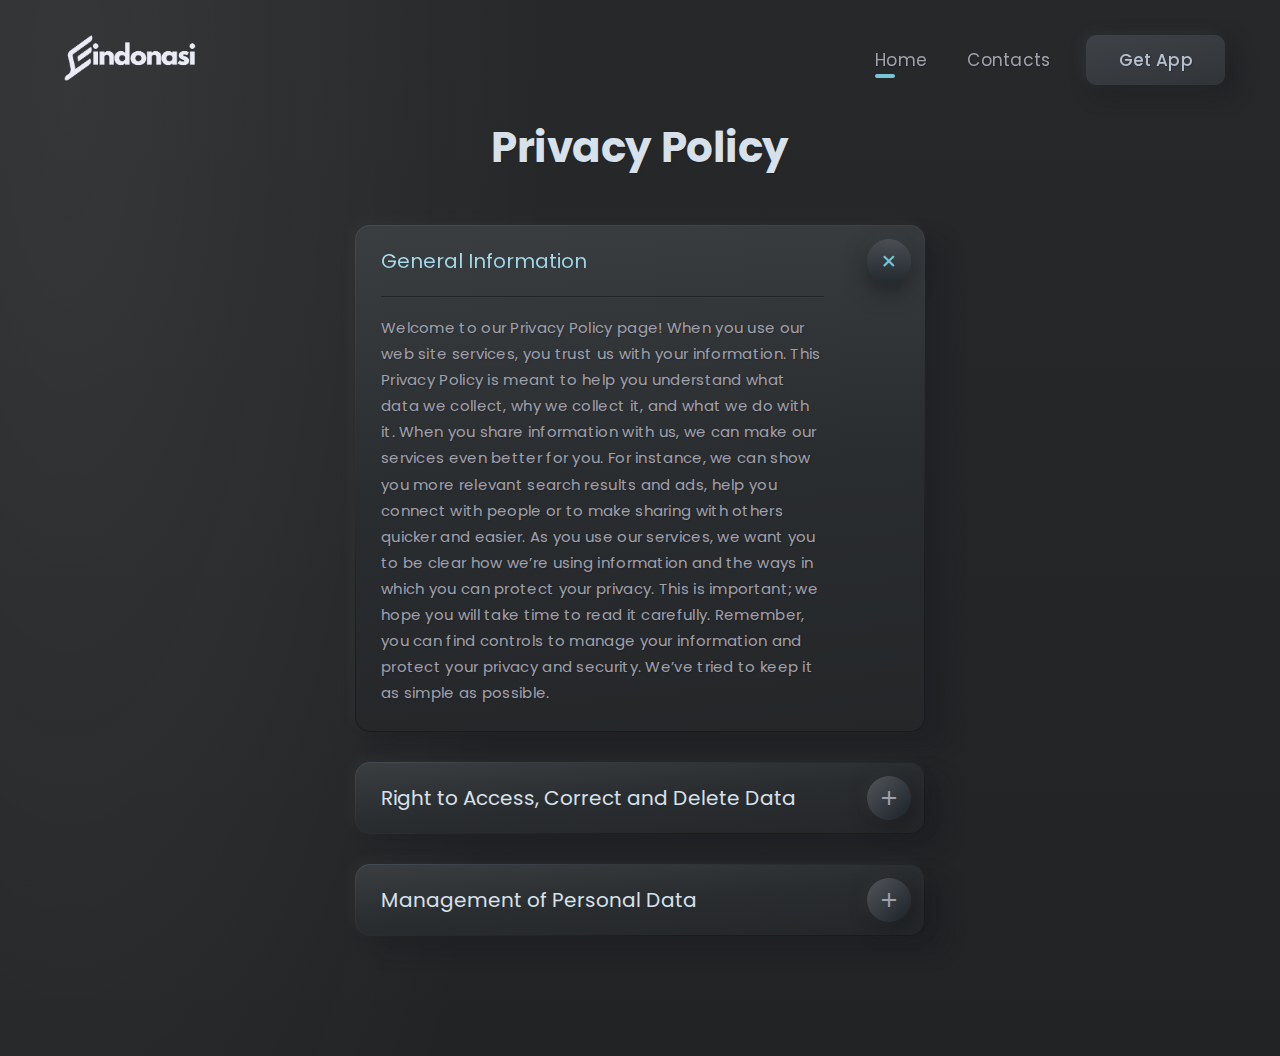
==== commit f069ea94: "Add files via upload" ====
--- a/privacy-policy.html
+++ b/privacy-policy.html
@@ -6,10 +6,13 @@
     <meta charset="utf-8">
     <meta name="viewport" content="width=device-width, height=device-height, initial-scale=1.0">
     <meta http-equiv="X-UA-Compatible" content="IE=edge">
-    <script src="js/jnm.js"></script>
-    <link rel="icon" href="images/favicon.ico" type="image/x-icon">
+    <link rel="icon" href="images/logo.png" type="image/x-icon">
     <link rel="stylesheet" type="text/css"
-        href="https://fonts.googleapis.com/css2?family=Poppins:wght@400;500;600;700&amp;display=swap">
+        href="https://fonts.googleapis.com/css2?family=Poppins:wght@400;500;600;700&display=swap">
+
+    <link rel="stylesheet" href="https://cdnjs.cloudflare.com/ajax/libs/font-awesome/6.0.0-beta3/css/all.min.css"
+        integrity="sha512-Fo3rlrZj/k7ujTnHg4CGR2D7kSs0v4LLanw2qksYuRlEzO+tcaEPQogQ0KaoGN26/zrn20ImR1DfuLWnOo7aBA=="
+        crossorigin="anonymous" referrerpolicy="no-referrer" />
     <link rel="stylesheet" href="css/bootstrap.css">
     <link rel="stylesheet" href="css/fonts.css">
     <link rel="stylesheet" href="css/style.css">
@@ -26,7 +29,50 @@
         </div>
     </div>
     <div class="page">
+        <header class="section rd-navbar-wrap">
+            <nav class="rd-navbar">
+                <div class="navbar-container">
+                    <div class="navbar-cell">
+                        <div class="navbar-panel">
+                            <button class="navbar-switch"
+                                data-multi-switch='{"targets":".rd-navbar","scope":".rd-navbar","isolate":"[data-multi-switch]"}'></button>
+                            <div class="navbar-logo"><a class="navbar-logo-link" href="index.html"><img
+                                        class="navbar-logo-default" src="images/flogo.png" alt="Findonasi" width="150"
+                                        height="50" loading="lazy" /><img class="navbar-logo-inverse"
+                                        src="images/favicon.png" alt="Findonasi" width="112" height="30"
+                                        loading="lazy" /></a></div>
+                        </div>
+                    </div>
+                    <div class="navbar-spacer"></div>
+                    <div class="navbar-cell navbar-sidebar">
+                        <ul class="navbar-navigation rd-navbar-nav fullpage-navigation">
+                            <li class="navbar-navigation-root-item active" data-menuanchor="home"><a
+                                    class="navbar-navigation-root-link" href="/#home">Home</a>
 
+                            </li>
+
+
+                            <li class="navbar-navigation-root-item" data-menuanchor="contacts"><a
+                                    class="navbar-navigation-root-link" href="/#contacts">Contacts</a>
+                            </li>
+
+                        </ul>
+                    </div>
+                    <div class="navbar-cell">
+                        <div class="navbar-subpanel">
+                            <div class="navbar-subpanel-item">
+                                <button class="navbar-button navbar-info-button mdi-dots-vertical"
+                                    data-multi-switch='{"targets":".rd-navbar","scope":".rd-navbar","class":"navbar-info-active","isolate":"[data-multi-switch]"}'></button>
+                                <div class="navbar-info">
+                                    <button class="btn btn-sm" data-modal-trigger='{"target":"#modal-login"}'>Get
+                                        App</button>
+                                </div>
+                            </div>
+                        </div>
+                    </div>
+                </div>
+            </nav>
+        </header>
         <section class="section section-lg section-one-screen">
             <div class="container">
                 <h2 class="text-center">Privacy Policy</h2>
--- a/css/style.css
+++ b/css/style.css
@@ -38,10 +38,12 @@
 html {
     scrollbar-width: thin;
     scrollbar-color: rgb(88, 88, 88) rgba(255, 255, 255, 0);
+    scroll-behavior:smooth;
 }
 
 *::-webkit-scrollbar {
     width: 5px;
+
 }
 
 *::-webkit-scrollbar-track {
@@ -5036,8 +5038,8 @@
     border-radius: 10px;
     box-shadow: 8px 8px 22px rgba(21, 22, 24, 0.38), -4px -2px 16px rgba(195, 200, 205, 0.08);
     opacity: 0;
-    background: #78c5d6;
-    color: #fff;
+    background: #252525;
+    color: rgb(255, 255, 255) !important;
     will-change: transform;
     z-index: 10;
     transition: .2s;
@@ -5046,6 +5048,7 @@
 .ui-to-top.active {
     transform: scale(1);
     opacity: 1;
+    color:white;
     transition: all 0.2s, transform 0.2s cubic-bezier(0.5, 0, 1, 2);
 }
 
@@ -5101,7 +5104,7 @@
 }
 
 .navbar-button:hover {
-    color: #78c5d6;
+    color: #c9e7f5;
 }
 
 .navbar-button.navbar-info-active::before,
@@ -5226,7 +5229,7 @@
 }
 
 .rd-navbar-fixed .navbar-switch:hover {
-    color: #78c5d6;
+    color: rgb(152, 217, 219);
 }
 
 .rd-navbar-fixed .navbar-switch.active::before {
